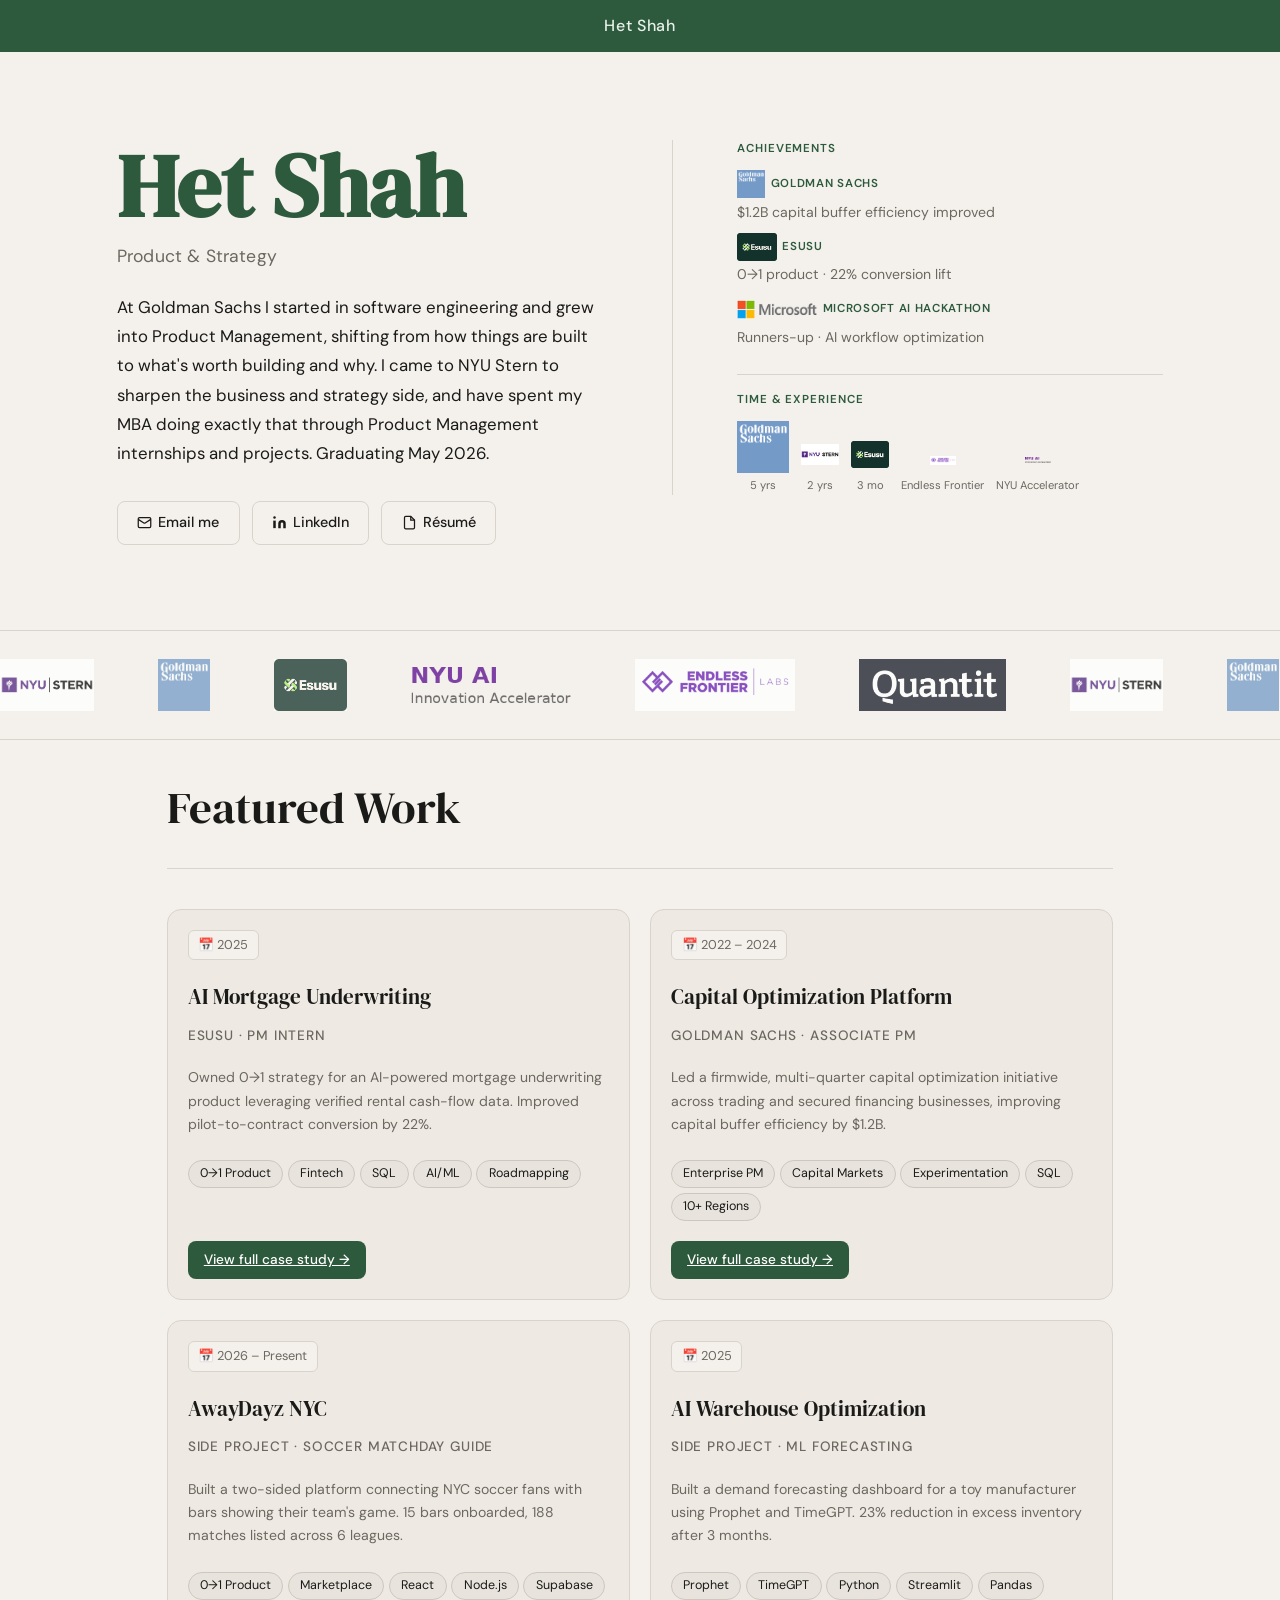
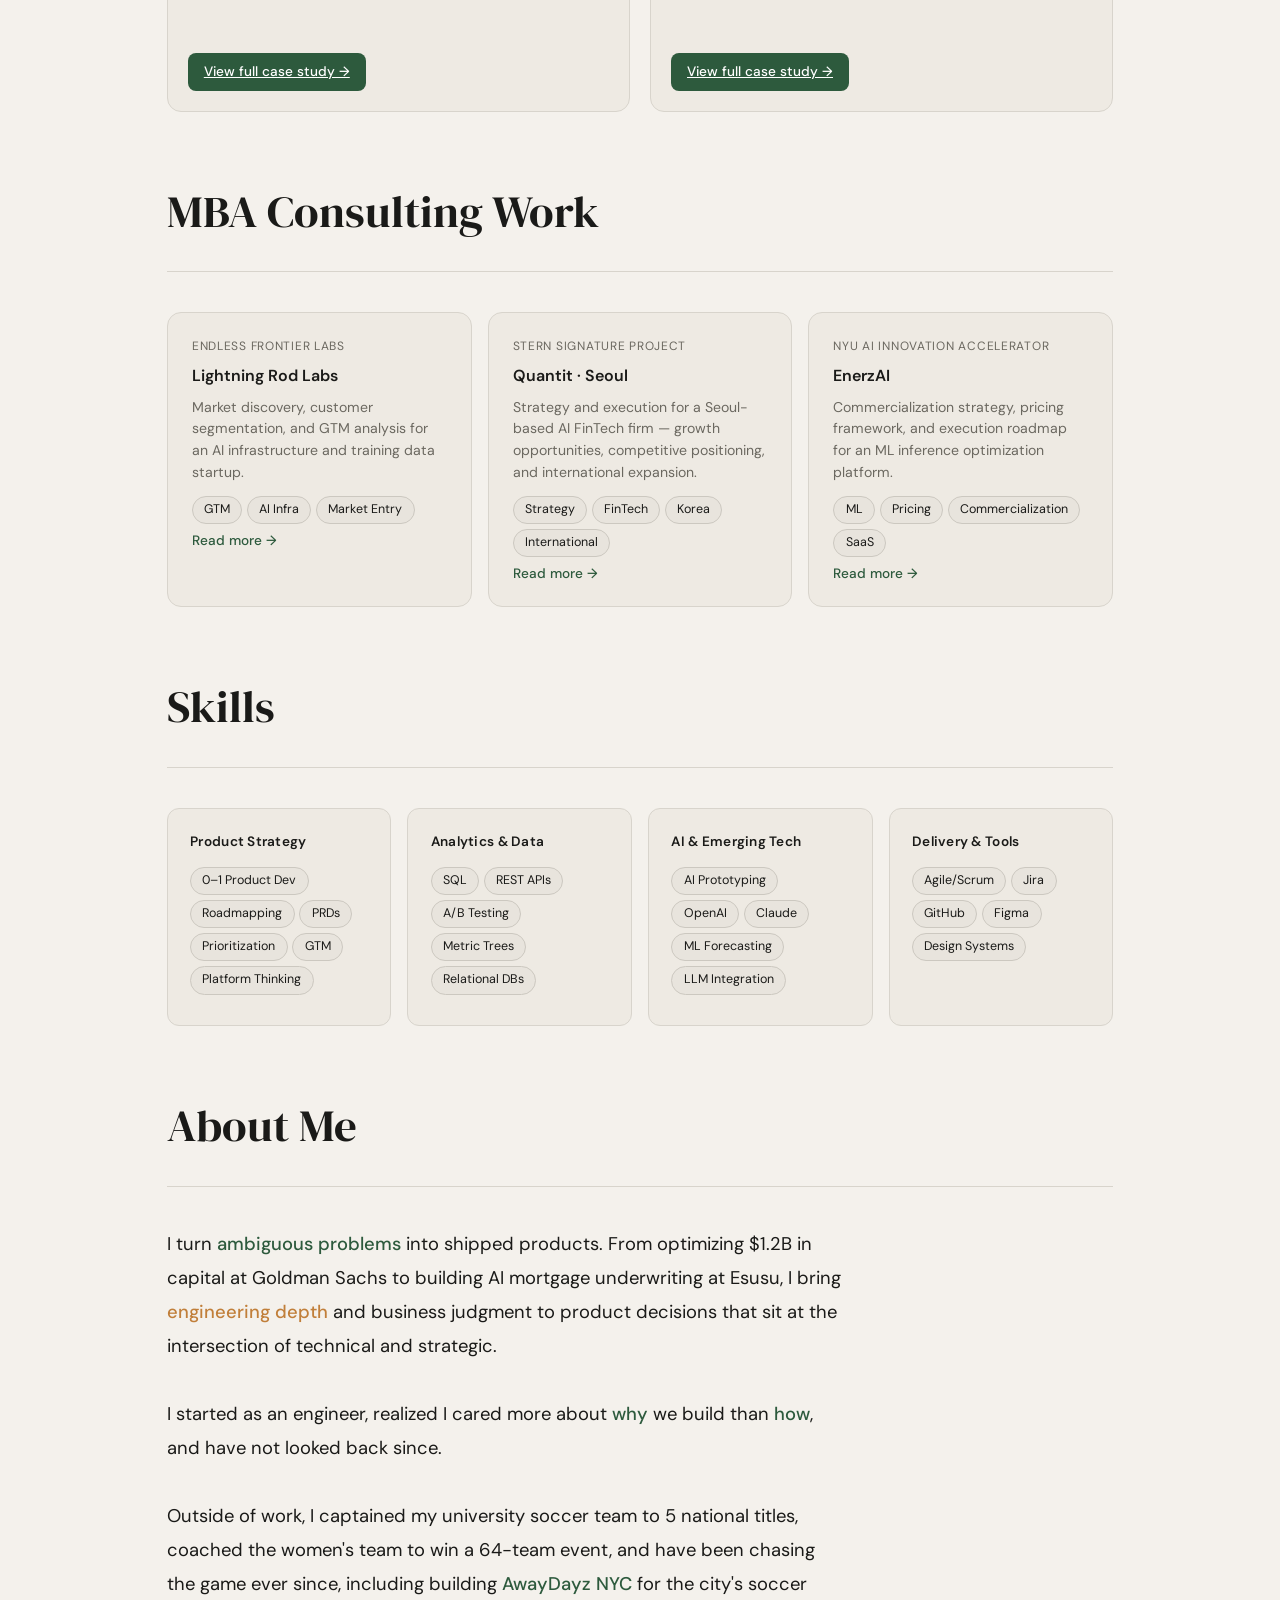
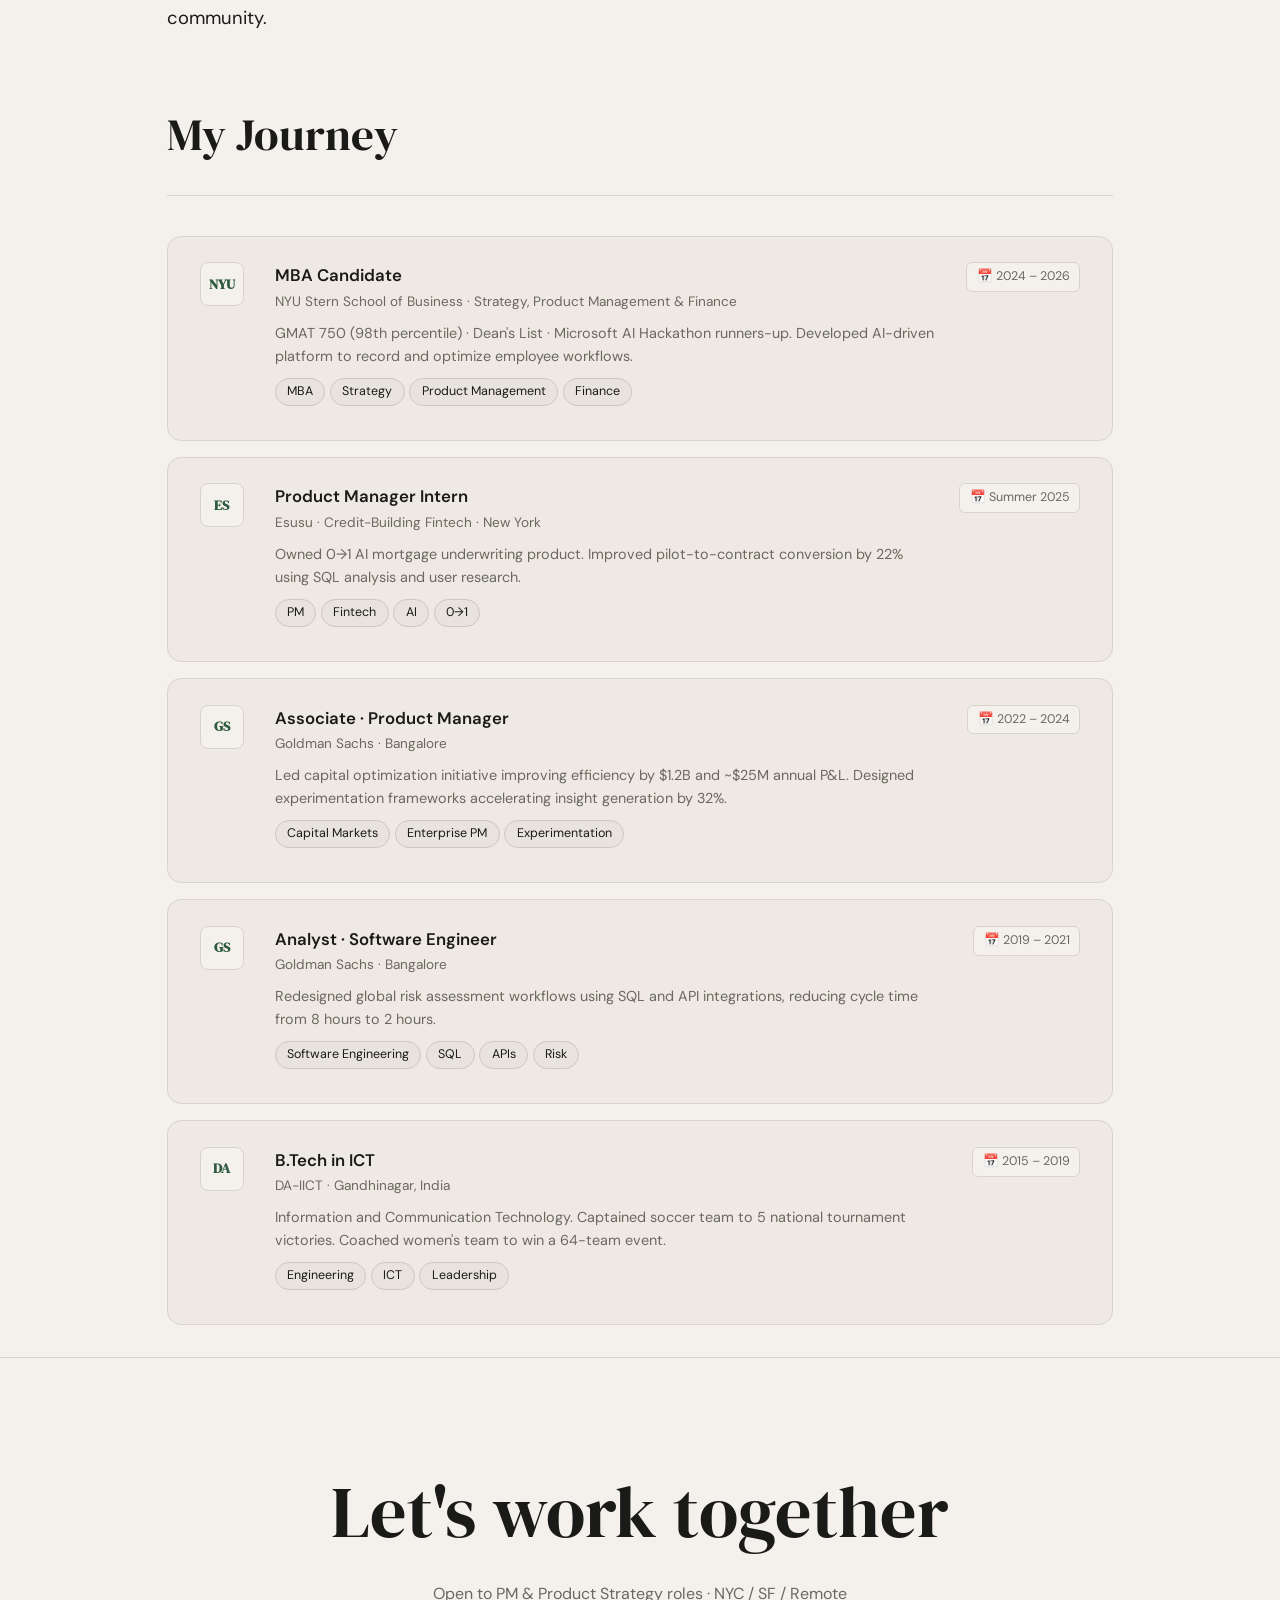
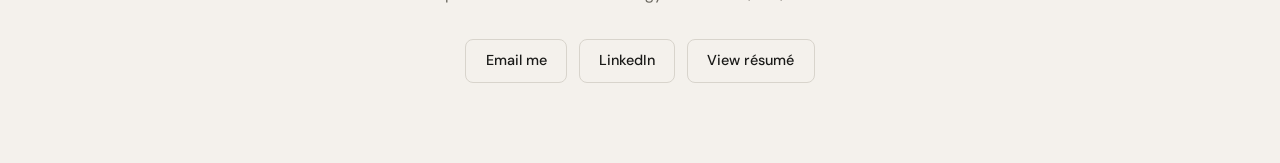
==== index.html @ f6cb925b "enlarge heatmap logos, fix proj labels" ====
<!DOCTYPE html>
<html lang="en">
<head>
  <meta charset="UTF-8" />
  <meta name="viewport" content="width=device-width, initial-scale=1.0" />
  <title>Het Shah — Product & Strategy</title>
  <link rel="preconnect" href="https://fonts.googleapis.com" />
  <link rel="preconnect" href="https://fonts.gstatic.com" crossorigin />
  <link href="https://fonts.googleapis.com/css2?family=DM+Serif+Display:ital@0;1&family=DM+Sans:wght@300;400;500;600&display=swap" rel="stylesheet" />
  <link rel="stylesheet" href="css/style.css" />
</head>
<body>

  <!-- NAV -->
  <nav>
    <span class="nav-name">Het Shah</span>
  </nav>

  <!-- HERO -->
  <div class="hero">
    <div class="hero-left fade-in">
      <h1 class="hero-name">Het Shah</h1>
      <p class="hero-tagline">Product &amp; Strategy</p>
      <p class="hero-bio">
        At Goldman Sachs I started in software engineering and grew into Product Management, shifting from how things are built to what's worth building and why. I came to NYU Stern to sharpen the business and strategy side, and have spent my MBA doing exactly that through Product Management internships and projects. Graduating May 2026.
      </p>
      <div class="cta-row">
        <a href="mailto:het.shah@stern.nyu.edu" class="btn">
          <svg viewBox="0 0 24 24" fill="none" stroke="currentColor" stroke-width="2"><rect x="2" y="4" width="20" height="16" rx="2"/><path d="m22 7-8.97 5.7a1.94 1.94 0 0 1-2.06 0L2 7"/></svg>
          Email me
        </a>
        <a href="https://www.linkedin.com/in/het-shah-0205/" target="_blank" class="btn">
          <svg viewBox="0 0 24 24" fill="currentColor"><path d="M16 8a6 6 0 0 1 6 6v7h-4v-7a2 2 0 0 0-2-2 2 2 0 0 0-2 2v7h-4v-7a6 6 0 0 1 6-6z"/><rect x="2" y="9" width="4" height="12"/><circle cx="4" cy="4" r="2"/></svg>
          LinkedIn
        </a>
        <a href="assets/Shah_Het_Resume.pdf" target="_blank" class="btn">
          <svg viewBox="0 0 24 24" fill="none" stroke="currentColor" stroke-width="2"><path d="M14 2H6a2 2 0 0 0-2 2v16a2 2 0 0 0 2 2h12a2 2 0 0 0 2-2V8z"/><polyline points="14,2 14,8 20,8"/></svg>
          Résumé
        </a>
      </div>
    </div>
    <div class="hero-right fade-in">
      <div class="hero-stats">
        <div style="font-size:0.72rem; font-weight:600; text-transform:uppercase; letter-spacing:0.08em; color:var(--accent); margin-bottom:0.75rem;">Achievements</div>
        <div class="hero-achievement">
          <div class="hero-achievement-company"><img src="assets/logos/goldman.png" class="stat-logo" alt="Goldman Sachs"> Goldman Sachs</div>
          <div class="hero-achievement-title">$1.2B capital buffer efficiency improved</div>
        </div>
        <div class="hero-achievement">
          <div class="hero-achievement-company"><img src="assets/logos/esusu.png" class="stat-logo" alt="Esusu"> Esusu</div>
          <div class="hero-achievement-title">0→1 product · 22% conversion lift</div>
        </div>
        <div class="hero-achievement">
          <div class="hero-achievement-company"><img src="assets/logos/microsoft.png" class="stat-logo" alt="Microsoft"> Microsoft AI Hackathon</div>
          <div class="hero-achievement-title">Runners-up · AI workflow optimization</div>
        </div>
        <div class="hero-stat-divider" style="margin: 1rem 0;"></div>
        <div style="font-size:0.72rem; font-weight:600; text-transform:uppercase; letter-spacing:0.08em; color:var(--accent); margin-bottom:0.75rem;">Time & Experience</div>
        <div class="hero-heatmap">
          <div class="heatmap-item">
            <img src="assets/logos/goldman.png" class="heatmap-logo heatmap-lg" alt="Goldman Sachs">
            <div class="heatmap-label">5 yrs</div>
          </div>
          <div class="heatmap-item">
            <img src="assets/logos/nyu.png" class="heatmap-logo heatmap-md" alt="NYU">
            <div class="heatmap-label">2 yrs</div>
          </div>
          <div class="heatmap-item">
            <img src="assets/logos/esusu.png" class="heatmap-logo heatmap-md" alt="Esusu">
            <div class="heatmap-label">3 mo</div>
          </div>
          <div class="heatmap-item">
            <img src="assets/logos/endless.png" class="heatmap-logo heatmap-sm" alt="Endless Frontier">
            <div class="heatmap-label">Endless Frontier</div>
          </div>
          <div class="heatmap-item">
            <img src="assets/logos/nyu_accel.png" class="heatmap-logo heatmap-sm" alt="NYU Accel">
            <div class="heatmap-label">NYU Accelerator</div>
          </div>
        </div>
      </div>
    </div>
    
  </div>

  <!-- TICKER -->
  <div class="ticker-wrap">
    <div class="ticker-track">
      <div class="ticker-item"><img class="ticker-logo" src="assets/logos/nyu.png" alt="NYU Stern"></div>
      <div class="ticker-item"><img class="ticker-logo" src="assets/logos/goldman.png" alt="Goldman Sachs"></div>
      <div class="ticker-item"><img class="ticker-logo" src="assets/logos/esusu.png" alt="Esusu"></div>
      <div class="ticker-item"><img class="ticker-logo" src="assets/logos/nyu_accel.png" alt="NYU AI Innovation Accelerator"></div>
      <div class="ticker-item"><img class="ticker-logo" src="assets/logos/endless.png" alt="Endless Frontier Labs"></div>
      <div class="ticker-item"><img class="ticker-logo" src="assets/logos/quantit.png" alt="Quantit"></div>
      <!-- duplicate for seamless loop -->
      <div class="ticker-item"><img class="ticker-logo" src="assets/logos/nyu.png" alt="NYU Stern"></div>
      <div class="ticker-item"><img class="ticker-logo" src="assets/logos/goldman.png" alt="Goldman Sachs"></div>
      <div class="ticker-item"><img class="ticker-logo" src="assets/logos/esusu.png" alt="Esusu"></div>
      <div class="ticker-item"><img class="ticker-logo" src="assets/logos/nyu_accel.png" alt="NYU AI Innovation Accelerator"></div>
      <div class="ticker-item"><img class="ticker-logo" src="assets/logos/endless.png" alt="Endless Frontier Labs"></div>
      <div class="ticker-item"><img class="ticker-logo" src="assets/logos/quantit.png" alt="Quantit"></div>
    </div>
  </div>

  <!-- FEATURED WORK -->
  <section id="work">
    <h2 class="section-label fade-in">Featured Work</h2>
    <div class="section-divider"></div>
    <div class="work-grid" id="work-grid">
      <!-- Cards injected by js/work.js -->
    </div>
  </section>

  <!-- MBA CONSULTING -->
  <section id="consulting">
    <h2 class="section-label fade-in">MBA Consulting Work</h2>
    <div class="section-divider"></div>
    <div class="consulting-grid" id="consulting-grid">
      <!-- Cards injected by js/consulting.js -->
    </div>
  </section>

  <!-- SKILLS -->
  <section id="skills">
    <h2 class="section-label fade-in">Skills</h2>
    <div class="section-divider"></div>
    <div class="skills-grid" id="skills-grid">
      <!-- Cards injected by js/skills.js -->
    </div>
  </section>

  <!-- ABOUT -->
  <section id="about">
    <h2 class="section-label fade-in">About Me</h2>
    <div class="section-divider"></div>
    <p class="about-text fade-in">
      I turn <em>ambiguous problems</em> into shipped products. From optimizing $1.2B in capital at Goldman Sachs to building AI mortgage underwriting at Esusu, I bring <span class="warm">engineering depth</span> and business judgment to product decisions that sit at the intersection of technical and strategic.
      <br/><br/>
      I started as an engineer, realized I cared more about <em>why</em> we build than <em>how</em>, and have not looked back since.
      <br/><br/>
      Outside of work, I captained my university soccer team to 5 national titles, coached the women's team to win a 64-team event, and have been chasing the game ever since, including building <em>AwayDayz NYC</em> for the city's soccer community.
    </p>
  </section>

  <!-- JOURNEY -->
  <section id="journey">
    <h2 class="section-label fade-in">My Journey</h2>
    <div class="section-divider"></div>
    <div class="journey-grid" id="journey-grid">
      <!-- Cards injected by js/journey.js -->
    </div>
  </section>

  <!-- CTA -->
  <div class="cta-section fade-in">
    <h2 class="cta-headline">Let's work together</h2>
    <p class="cta-sub">Open to PM &amp; Product Strategy roles · NYC / SF / Remote</p>
    <div class="cta-btns">
      <a href="mailto:het.shah@stern.nyu.edu" class="btn">Email me</a>
      <a href="https://www.linkedin.com/in/het-shah-0205/" target="_blank" class="btn">LinkedIn</a>
      <a href="assets/Shah_Het_Resume.pdf" target="_blank" class="btn">View résumé</a>
    </div>
  </div>

  <!-- PROJECT DETAIL MODAL -->
  <div class="modal-overlay" id="modal-overlay" onclick="closeModal()">
    <div class="modal" onclick="event.stopPropagation()">
      <button class="modal-close" onclick="closeModal()">✕</button>
      <div class="modal-content" id="modal-content"></div>
    </div>
  </div>

  <!-- SCRIPTS -->
  <script src="js/data.js"></script>
  <script src="js/render.js"></script>
  <script src="js/main.js"></script>

</body>
</html>
---- css/style.css ----
/* ─────────────────────────────────────────
   CSS VARIABLES — change colors/fonts here
───────────────────────────────────────── */
:root {
  --bg: #f4f1ec;
  --bg-card: #eeeae3;
  --text: #1a1a18;
  --text-muted: #6b6860;
  --accent: #2d5a3d;
  --accent-light: #4a8c61;
  --accent-warm: #c17f3a;
  --border: #d8d4cc;
  --tag-bg: #e8e4dd;
  --tag-border: #ccc8c0;
  --radius: 14px;
  --radius-sm: 8px;
}

/* ─────────────────────────────────────────
   RESET & BASE
───────────────────────────────────────── */
*, *::before, *::after { box-sizing: border-box; margin: 0; padding: 0; }
html { scroll-behavior: smooth; }
body {
  font-family: 'DM Sans', sans-serif;
  background: var(--bg);
  color: var(--text);
  font-size: 16px;
  line-height: 1.6;
  overflow-x: hidden;
}

/* ─────────────────────────────────────────
   NAV
───────────────────────────────────────── */
nav {
  position: fixed;
  top: 0; left: 0; right: 0;
  z-index: 100;
  background: var(--accent);
  display: flex;
  align-items: center;
  justify-content: center;
  height: 52px;
}
.nav-name {
  font-weight: 500;
  font-size: 1rem;
  color: #e8f0ea;
  letter-spacing: 0.04em;
}

/* ─────────────────────────────────────────
   HERO
───────────────────────────────────────── */
.hero {
  min-height: 70vh;
  padding: 140px 6vw 80px;
  display: grid;
  grid-template-columns: 1fr 1fr;
  align-items: start;
  gap: 4rem;
  max-width: 1200px;
  margin: 0 auto;
}
.hero-name {
  font-family: 'DM Serif Display', serif;
  font-size: clamp(3rem, 7vw, 5.5rem);
  color: var(--accent);
  line-height: 1.05;
  margin-bottom: 0.6rem;
}
.hero-tagline {
  font-size: 1.1rem;
  color: var(--text-muted);
  font-weight: 400;
  margin-bottom: 1.4rem;
  letter-spacing: 0.01em;
}
.hero-bio {
  font-size: 1.05rem;
  color: var(--text);
  max-width: 480px;
  line-height: 1.75;
  margin-bottom: 2rem;
}
.hero-bio em { font-style: normal; color: var(--accent); font-weight: 500; }
.hero-bio .warm { color: var(--accent-warm); font-weight: 500; font-style: normal; }

.hero-stats {
  display: flex;
  flex-direction: column;
  gap: 0;
  width: 100%;
  padding-left: 4rem;
  border-left: 1px solid var(--border);
}
.hero-stat {
  padding: 1.75rem 0;
}
.hero-stat-num {
  font-family: 'DM Serif Display', serif;
  font-size: clamp(2.5rem, 5vw, 3.5rem);
  color: var(--accent);
  line-height: 1;
  margin-bottom: 0.4rem;
}
.hero-stat-label {
  font-size: 0.88rem;
  color: var(--text-muted);
  line-height: 1.4;
  max-width: 260px;
}
.hero-stat-divider {
  height: 1px;
  background: var(--border);
  width: 100%;
}
.hero-stat-company {
  font-size: 0.75rem;
  font-weight: 600;
  text-transform: uppercase; 
  letter-spacing: 0.08em;
  color: var(--accent);
  margin-bottom: 0.3rem;
  display: flex;
  align-items: center;
  gap: 0.4rem;
}
.hero-achievement { margin-bottom: 0.6rem; }
.hero-achievement-company { font-size: 0.72rem; font-weight: 600; text-transform: uppercase; letter-spacing: 0.06em; color: var(--accent); display: flex; align-items: center; gap: 0.35rem; margin-bottom: 0.15rem; }
.hero-achievement-title { font-size: 0.88rem; color: var(--text-muted); }
.hero-heatmap { display: flex; align-items: flex-end; gap: 0.75rem; }
.heatmap-item { display: flex; flex-direction: column; align-items: center; gap: 0.25rem; }
.heatmap-logo { object-fit: contain; }
.heatmap-lg { width: 52px; height: 52px; }
.heatmap-md { width: 38px; height: 38px; }
.heatmap-sm { width: 26px; height: 26px; }
.heatmap-label { font-size: 0.7rem; color: var(--text-muted); }
.stat-logo {
  height: 28px;
  width: auto;
  max-width: 80px;
  object-fit: contain;
}

/* ─────────────────────────────────────────
   BUTTONS
───────────────────────────────────────── */
.cta-row { display: flex; gap: 0.75rem; flex-wrap: wrap; }
.btn {
  display: inline-flex;
  align-items: center;
  gap: 0.4rem;
  padding: 0.6rem 1.2rem;
  border-radius: var(--radius-sm);
  font-size: 0.9rem;
  font-weight: 500;
  text-decoration: none;
  border: 1.5px solid var(--border);
  background: var(--bg);
  color: var(--text);
  transition: all 0.2s;
  cursor: pointer;
  font-family: 'DM Sans', sans-serif;
}
.btn:hover { background: var(--accent); color: #fff; border-color: var(--accent); }
.btn svg { width: 15px; height: 15px; flex-shrink: 0; }

/* ─────────────────────────────────────────
   TICKER
───────────────────────────────────────── */
.ticker-wrap {
  overflow: hidden;
  padding: 1.75rem 0;
  border-top: 1px solid var(--border);
  border-bottom: 1px solid var(--border);
}
.ticker-track {
  display: flex;
  align-items: center;
  gap: 4rem;
  animation: ticker 30s linear infinite;
  width: max-content;
}
.ticker-track:hover { animation-play-state: paused; }
.ticker-item {
  display: flex;
  align-items: center;
  flex-shrink: 0;
  opacity: 0.75;
  transition: opacity 0.2s;
}
.ticker-item:hover { opacity: 1; }
.ticker-logo {
  height: 52px;
  width: auto;
  max-width: 160px;
  object-fit: contain;
  display: block;
  filter: none;
} 
.ticker-text {
  font-family: 'DM Serif Display', serif;
  font-size: 1.1rem;
  color: var(--text-muted);
  letter-spacing: 0.02em;
}
@keyframes ticker {
  0% { transform: translateX(0); }
  100% { transform: translateX(-50%); }
}

/* ─────────────────────────────────────────
   SECTIONS
───────────────────────────────────────── */
section {
  max-width: 1100px;
  margin: 0 auto;
  padding: 2rem 6vw;
}
.section-label {
  font-family: 'DM Serif Display', serif;
  font-size: clamp(2rem, 4vw, 2.8rem);
  color: var(--text);
  margin-bottom: 1.5rem;
  font-weight: 400;
}
.section-divider {
  height: 1px;
  background: var(--border);
  margin-bottom: 2.5rem;
}

/* ─────────────────────────────────────────
   TAGS
───────────────────────────────────────── */
.tags { display: flex; flex-wrap: wrap; gap: 0.3rem; margin-bottom: 0.5rem; }
.tag {
  background: var(--tag-bg);
  border: 1px solid var(--tag-border);
  border-radius: 20px;
  padding: 0.2rem 0.7rem;
  font-size: 0.78rem;
  color: var(--text);
}
.year-badge {
  display: inline-flex;
  align-items: center;
  gap: 0.35rem;
  font-size: 0.8rem;
  background: var(--bg);
  border: 1px solid var(--border);
  border-radius: 6px;
  padding: 0.25rem 0.6rem;
  color: var(--text-muted);
  margin-bottom: 0.75rem;
  align-self: flex-start;
}

/* ─────────────────────────────────────────
   WORK CARDS
───────────────────────────────────────── */
.work-grid { display: grid; grid-template-columns: 1fr 1fr; gap: 1.25rem; grid-auto-rows: 1fr; }
.work-card {
  display: flex;
  flex-direction: column;
  background: var(--bg-card);
  border: 1px solid var(--border);
  border-radius: var(--radius);
  padding: 1.25rem;
  transition: box-shadow 0.2s;
  height: 100%;
  min-height: 320px;
}
.work-card-top { flex: 1; display: flex; flex-direction: column; gap: 0.5rem; }
.work-card:hover { box-shadow: 0 4px 24px rgba(0,0,0,0.07); }
.work-card-title {
  font-family: 'DM Serif Display', serif;
  font-size: 1.3rem;
  font-weight: 400;
  margin-bottom: 0.2rem;
}
.work-card-company {
  font-size: 0.85rem;
  color: var(--text-muted);
  margin-bottom: 0.75rem;
  font-weight: 500;
  text-transform: uppercase;
  letter-spacing: 0.06em;
}
.work-card-desc {
  font-size: 0.88rem;
  color: var(--text-muted);
  line-height: 1.65;
  margin-bottom: 1rem;
}
.work-card-right {
  background: var(--bg);
  border: 1px solid var(--border);
  border-radius: 10px;
  display: flex;
  align-items: center;
  justify-content: center;
  min-height: 160px;
  overflow: hidden;
}

/* Impact stats */
.impact-block { display: flex; flex-direction: column; gap: 1rem; padding: 1.5rem; width: 100%; }
.impact-num {
  font-family: 'DM Serif Display', serif;
  font-size: 2rem;
  color: var(--accent);
  line-height: 1;
}
.impact-label { font-size: 0.8rem; color: var(--text-muted); }

/* Project visual placeholder */
.project-visual {
  width: 100%;
  height: 100%;
  display: flex;
  align-items: center;
  justify-content: center;
  font-size: 3.5rem;
  background: linear-gradient(135deg, #e8f0ea 0%, #d4e8da 100%);
  min-height: 180px;
  border-radius: 10px;
}

/* Read more button */
.expand-btn {
  background: none;
  border: none;
  cursor: pointer;
  font-size: 0.85rem;
  color: var(--accent);
  font-weight: 500;
  font-family: 'DM Sans', sans-serif;
  padding: 0;
  display: flex;
  align-items: center;
  gap: 0.3rem;
  margin-top: 0.5rem;
  transition: gap 0.2s;
}
.expand-btn:hover { gap: 0.6rem; }
.expand-content {
  display: none;
  margin-top: 1rem;
  padding-top: 1rem;
  border-top: 1px solid var(--border);
  font-size: 0.92rem;
  color: var(--text-muted);
  line-height: 1.7;
}
.expand-content.open { display: block; }
.expand-content ul { padding-left: 1.2rem; margin-top: 0.5rem; }
.expand-content ul li { margin-bottom: 0.4rem; }

/* View detail button */
.detail-btn {
  display: inline-flex;
  align-items: center;
  gap: 0.4rem;
  margin-top: 0.75rem;
  padding: 0.5rem 1rem;
  border-radius: var(--radius-sm);
  background: var(--accent);
  color: #fff;
  font-size: 0.85rem;
  font-weight: 500;
  cursor: pointer;
  border: none;
  font-family: 'DM Sans', sans-serif;
  transition: background 0.2s;
  align-self: flex-start;
}
.detail-btn:hover { background: var(--accent-light); }

/* ─────────────────────────────────────────
   CONSULTING GRID
───────────────────────────────────────── */
.consulting-grid {
  display: grid;
  grid-template-columns: repeat(auto-fit, minmax(280px, 1fr));
  gap: 1rem;
}
.consulting-card {
  background: var(--bg-card);
  border: 1px solid var(--border);
  border-radius: var(--radius);
  padding: 1.5rem;
  transition: box-shadow 0.2s;
  cursor: pointer;
}
.consulting-card:hover { box-shadow: 0 4px 20px rgba(0,0,0,0.07); }
.consulting-label {
  font-size: 0.75rem;
  text-transform: uppercase;
  letter-spacing: 0.06em;
  color: var(--text-muted);
  margin-bottom: 0.4rem;
}
.consulting-title { font-weight: 600; font-size: 1rem; margin-bottom: 0.5rem; }
.consulting-desc { font-size: 0.88rem; color: var(--text-muted); line-height: 1.55; margin-bottom: 0.75rem; }

/* ─────────────────────────────────────────
   SKILLS
───────────────────────────────────────── */
.skills-grid {
  display: grid;
  grid-template-columns: repeat(auto-fit, minmax(220px, 1fr));
  gap: 1rem;
}
.skill-card {
  background: var(--bg-card);
  border: 1px solid var(--border);
  border-radius: 12px;
  padding: 1.4rem;
}
.skill-card-title {
  font-size: 0.85rem;
  font-weight: 600;
  color: var(--text);
  margin-bottom: 0.85rem;
  letter-spacing: 0.02em;
}

/* ─────────────────────────────────────────
   ABOUT
───────────────────────────────────────── */
.about-text {
  font-size: 1.15rem;
  line-height: 1.85;
  max-width: 680px;
  color: var(--text);
}
.about-text em { font-style: normal; color: var(--accent); font-weight: 500; }
.about-text .warm { font-style: normal; color: var(--accent-warm); font-weight: 500; }

/* ─────────────────────────────────────────
   JOURNEY
───────────────────────────────────────── */
.journey-grid { display: flex; flex-direction: column; gap: 1rem; }
.journey-card {
  background: var(--bg-card);
  border: 1px solid var(--border);
  border-radius: var(--radius);
  padding: 1.6rem 2rem;
  display: grid;
  grid-template-columns: 56px 1fr auto;
  gap: 1.2rem;
  align-items: start;
  cursor: pointer;
  transition: box-shadow 0.2s;
}
.journey-card:hover { box-shadow: 0 4px 20px rgba(0,0,0,0.07); }
.journey-logo {
  width: 44px;
  height: 44px;
  border-radius: 8px;
  background: var(--bg);
  border: 1px solid var(--border);
  display: flex;
  align-items: center;
  justify-content: center;
  font-size: 1rem;
  font-weight: 700;
  color: var(--accent);
  font-family: 'DM Serif Display', serif;
  flex-shrink: 0;
}
.journey-role { font-size: 1.05rem; font-weight: 600; margin-bottom: 0.1rem; }
.journey-org { font-size: 0.85rem; color: var(--text-muted); margin-bottom: 0.6rem; }
.journey-desc { font-size: 0.9rem; color: var(--text-muted); line-height: 1.6; margin-bottom: 0.6rem; }
.journey-year {
  display: inline-flex;
  align-items: center;
  gap: 0.35rem;
  font-size: 0.78rem;
  background: var(--bg);
  border: 1px solid var(--border);
  border-radius: 6px;
  padding: 0.25rem 0.6rem;
  color: var(--text-muted);
  white-space: nowrap;
  flex-shrink: 0;
  height: fit-content;
}

/* ─────────────────────────────────────────
   MODAL
───────────────────────────────────────── */
.modal-overlay {
  display: none;
  position: fixed;
  inset: 0;
  background: rgba(0,0,0,0.45);
  z-index: 200;
  align-items: center;
  justify-content: center;
  padding: 2rem;
}
.modal-overlay.open { display: flex; }
.modal {
  background: var(--bg);
  border-radius: 20px;
  max-width: 680px;
  width: 100%;
  max-height: 85vh;
  overflow-y: auto;
  padding: 2.5rem;
  position: relative;
  border: 1px solid var(--border);
}
.modal-close {
  position: absolute;
  top: 1.25rem; right: 1.25rem;
  background: var(--bg-card);
  border: 1px solid var(--border);
  border-radius: 50%;
  width: 32px; height: 32px;
  cursor: pointer;
  font-size: 0.85rem;
  display: flex; align-items: center; justify-content: center;
  color: var(--text-muted);
  transition: background 0.2s;
}
.modal-close:hover { background: var(--border); }
.modal-title {
  font-family: 'DM Serif Display', serif;
  font-size: 2rem;
  font-weight: 400;
  margin-bottom: 0.3rem;
  color: var(--text);
}
.modal-company {
  font-size: 0.85rem;
  color: var(--text-muted);
  text-transform: uppercase;
  letter-spacing: 0.06em;
  margin-bottom: 1.25rem;
}
.modal-section-title {
  font-size: 0.8rem;
  font-weight: 600;
  text-transform: uppercase;
  letter-spacing: 0.08em;
  color: var(--accent);
  margin: 1.5rem 0 0.5rem;
}
.modal-body {
  font-size: 0.95rem;
  color: var(--text-muted);
  line-height: 1.75;
}
.modal-body ul { padding-left: 1.2rem; }
.modal-body ul li { margin-bottom: 0.5rem; }
.modal-stats {
  display: grid;
  grid-template-columns: repeat(3, 1fr);
  gap: 1rem;
  margin: 1.25rem 0;
}
.modal-stat {
  background: var(--bg-card);
  border: 1px solid var(--border);
  border-radius: 10px;
  padding: 1rem;
}
.modal-stat-num {
  font-family: 'DM Serif Display', serif;
  font-size: 1.6rem;
  color: var(--accent);
  line-height: 1;
}
.modal-stat-label { font-size: 0.78rem; color: var(--text-muted); margin-top: 0.2rem; }

/* ─────────────────────────────────────────
   CTA / FOOTER
───────────────────────────────────────── */
.cta-section {
  text-align: center;
  padding: 6rem 2rem 5rem;
  border-top: 1px solid var(--border);
}
.cta-quote { font-style: italic; font-size: 0.9rem; color: var(--text-muted); margin-bottom: 4rem; }
.cta-headline {
  font-family: 'DM Serif Display', serif;
  font-size: clamp(2.5rem, 6vw, 4.5rem);
  font-weight: 400;
  margin-bottom: 0.75rem;
  color: var(--text);
}
.cta-sub { font-size: 1rem; color: var(--text-muted); margin-bottom: 2rem; }
.cta-btns { display: flex; gap: 0.75rem; justify-content: center; flex-wrap: wrap; }

/* ─────────────────────────────────────────
   ANIMATIONS
───────────────────────────────────────── */
.fade-in {
  opacity: 0;
  transform: translateY(20px);
  transition: opacity 0.6s ease, transform 0.6s ease;
}
.fade-in.visible { opacity: 1; transform: translateY(0); }

/* ─────────────────────────────────────────
   RESPONSIVE
───────────────────────────────────────── */
@media (max-width: 768px) {
  .hero { grid-template-columns: 1fr; gap: 2rem; padding: 100px 5vw 60px; }
  .work-card { grid-template-columns: 1fr; }
  .journey-card { grid-template-columns: 44px 1fr; }
  .journey-year { grid-column: 2; }
  .modal-stats { grid-template-columns: 1fr 1fr; }
}

/* ─────────────────────────────────────────
   LOGO STYLES
───────────────────────────────────────── */



/* Journey logo */
.journey-logo-wrap {
  width: 44px;
  height: 44px;
  border-radius: 8px;
  background: var(--bg);
  border: 1px solid var(--border);
  display: flex;
  align-items: center;
  justify-content: center;
  overflow: hidden;
  flex-shrink: 0;
  padding: 4px;
}
.journey-logo-img {
  width: 36px;
  height: 36px;
  object-fit: contain;
}
.logo-fallback {
  font-size: 0.85rem;
  font-weight: 700;
  color: var(--accent);
  font-family: 'DM Serif Display', serif;
  display: flex;
  align-items: center;
  justify-content: center;
  width: 100%;
  height: 100%;
}
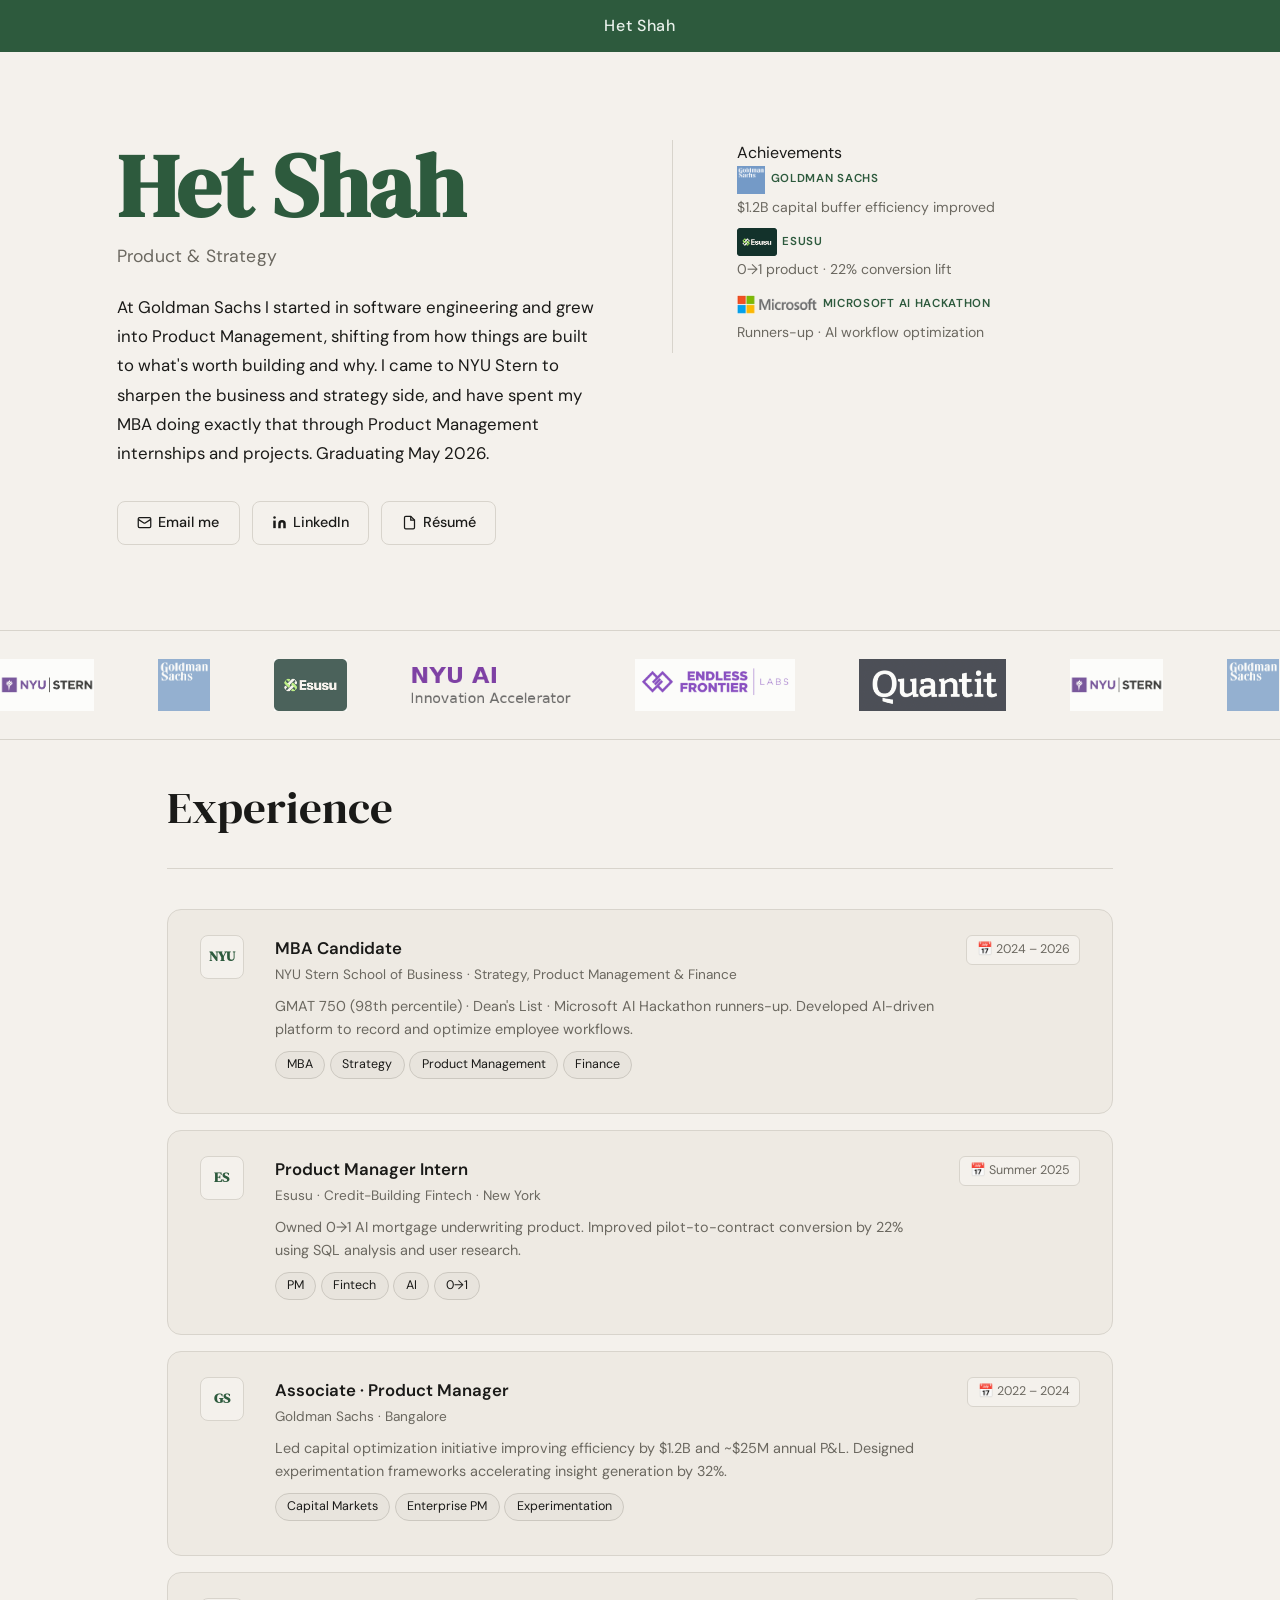
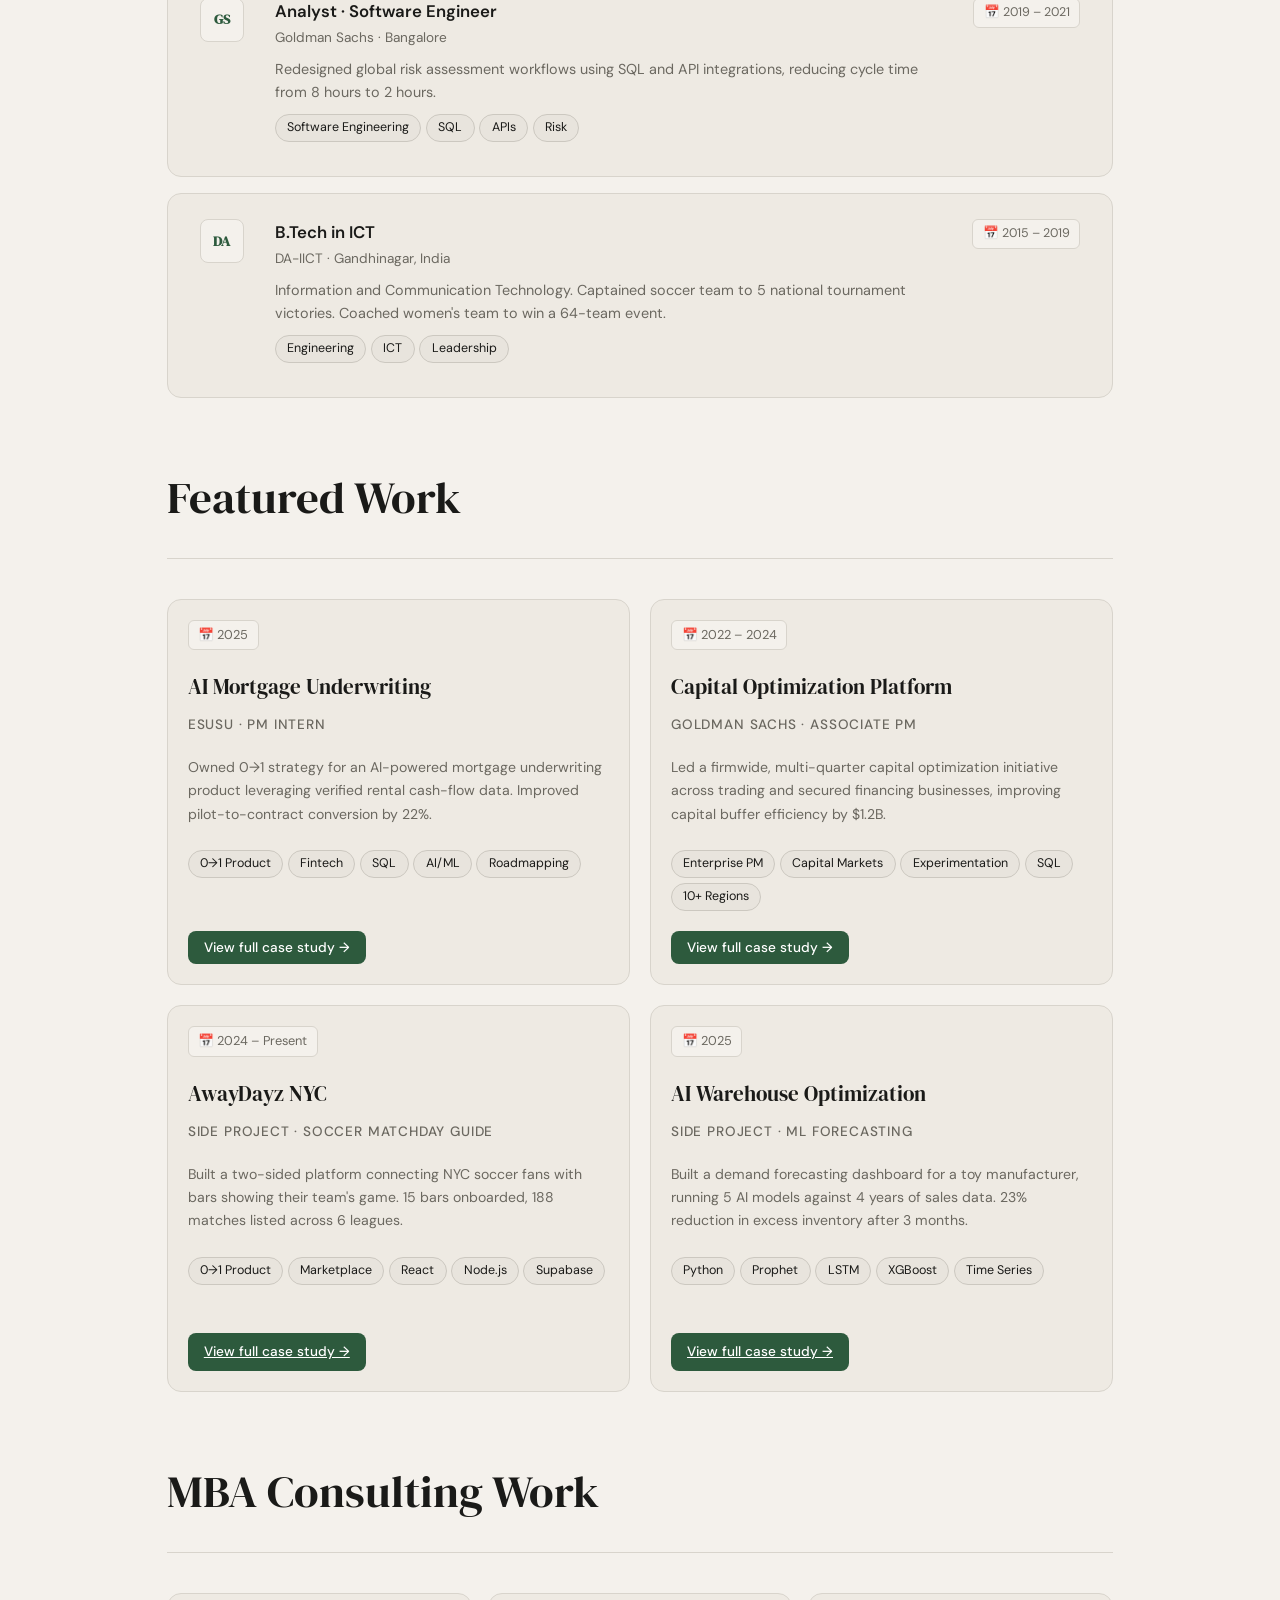
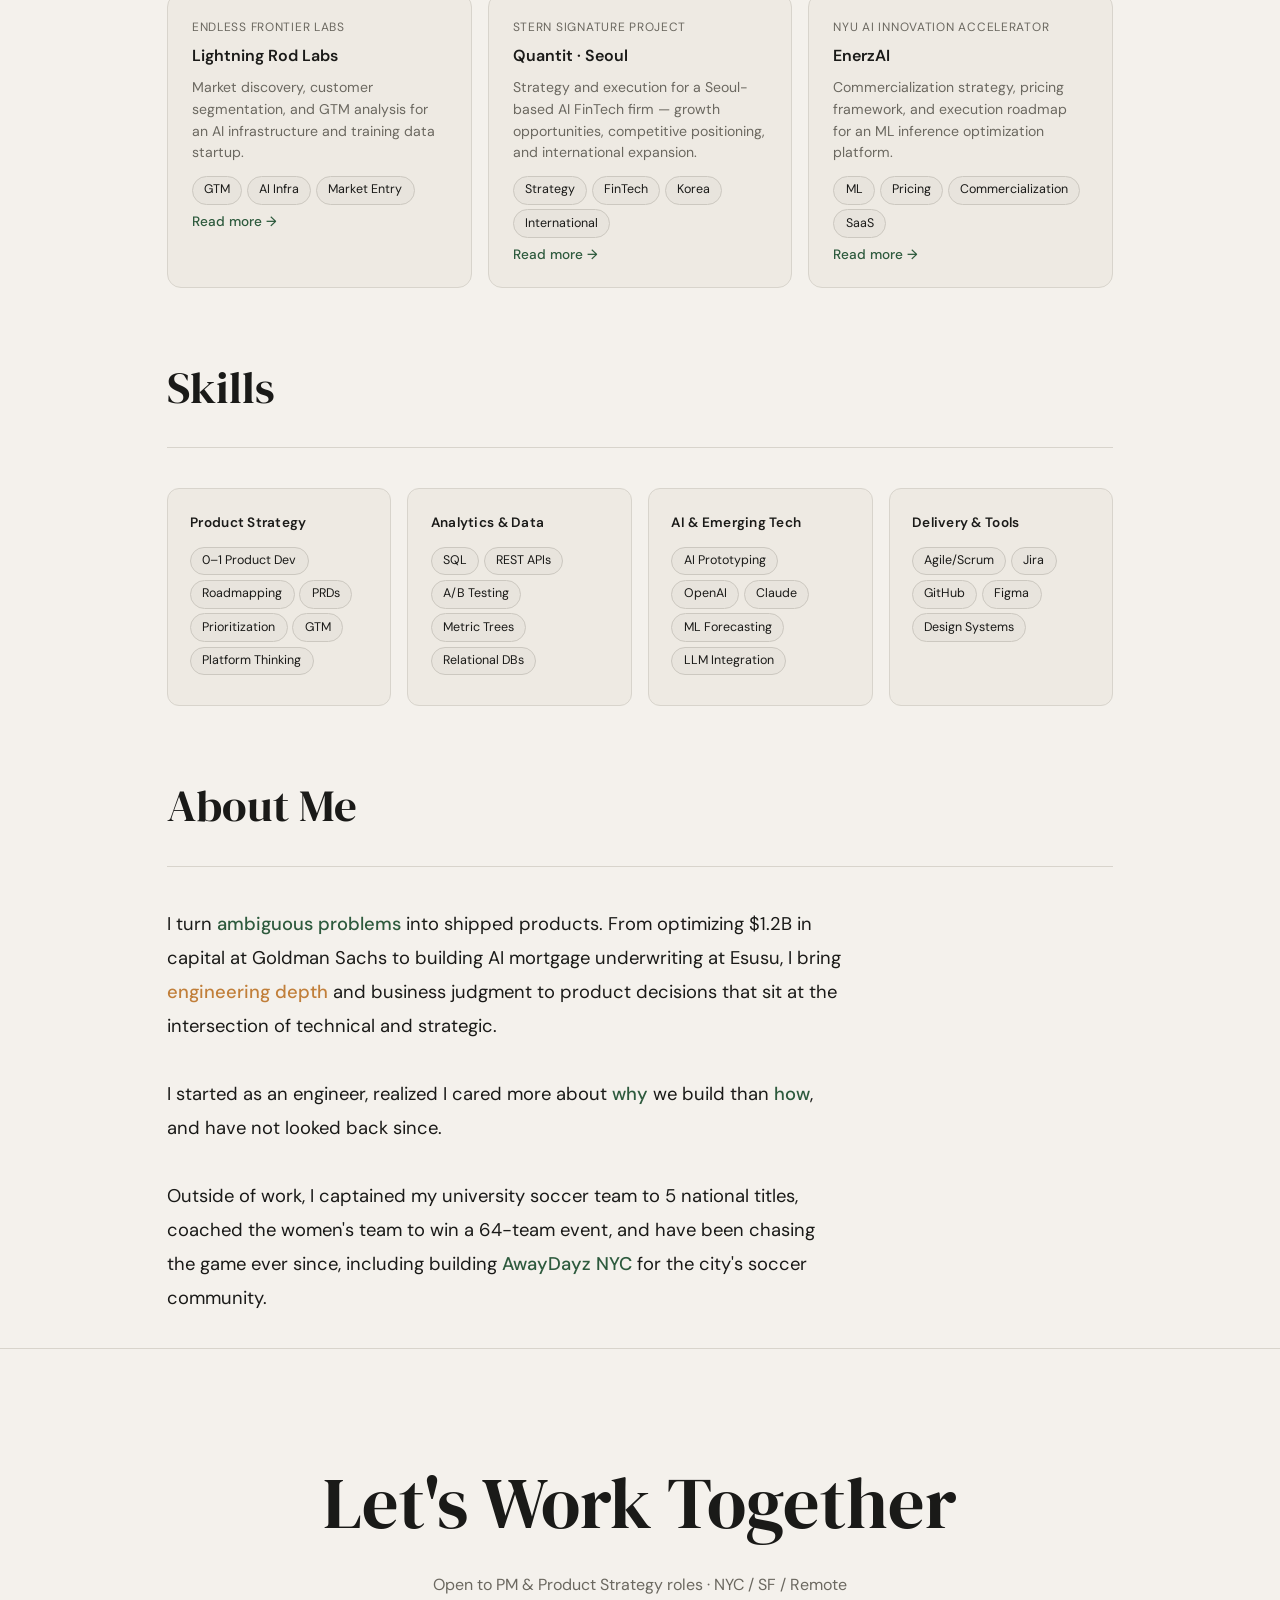
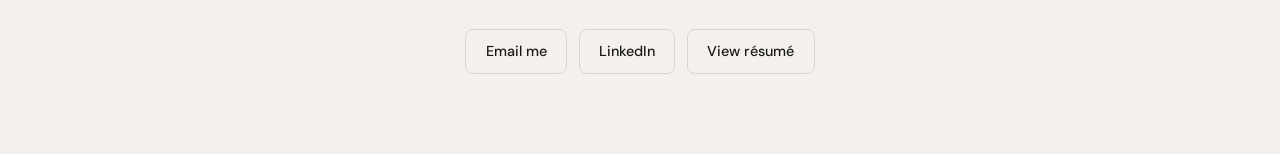
==== commit 7812c985: "achievements hero, experience moved up, case study links in journey" ====
--- a/index.html
+++ b/index.html
@@ -41,46 +41,27 @@
     </div>
     <div class="hero-right fade-in">
       <div class="hero-stats">
-        <div style="font-size:0.72rem; font-weight:600; text-transform:uppercase; letter-spacing:0.08em; color:var(--accent); margin-bottom:0.75rem;">Achievements</div>
+        <div class="hero-section-label">Achievements</div>
         <div class="hero-achievement">
-          <div class="hero-achievement-company"><img src="assets/logos/goldman.png" class="stat-logo" alt="Goldman Sachs"> Goldman Sachs</div>
+          <div class="hero-achievement-company">
+            <img src="assets/logos/goldman.png" class="stat-logo" alt="Goldman Sachs"> Goldman Sachs
+          </div>
           <div class="hero-achievement-title">$1.2B capital buffer efficiency improved</div>
         </div>
         <div class="hero-achievement">
-          <div class="hero-achievement-company"><img src="assets/logos/esusu.png" class="stat-logo" alt="Esusu"> Esusu</div>
+          <div class="hero-achievement-company">
+            <img src="assets/logos/esusu.png" class="stat-logo" alt="Esusu"> Esusu
+          </div>
           <div class="hero-achievement-title">0→1 product · 22% conversion lift</div>
         </div>
         <div class="hero-achievement">
-          <div class="hero-achievement-company"><img src="assets/logos/microsoft.png" class="stat-logo" alt="Microsoft"> Microsoft AI Hackathon</div>
+          <div class="hero-achievement-company">
+            <img src="assets/logos/microsoft.png" class="stat-logo" alt="Microsoft"> Microsoft AI Hackathon
+          </div>
           <div class="hero-achievement-title">Runners-up · AI workflow optimization</div>
-        </div>
-        <div class="hero-stat-divider" style="margin: 1rem 0;"></div>
-        <div style="font-size:0.72rem; font-weight:600; text-transform:uppercase; letter-spacing:0.08em; color:var(--accent); margin-bottom:0.75rem;">Time & Experience</div>
-        <div class="hero-heatmap">
-          <div class="heatmap-item">
-            <img src="assets/logos/goldman.png" class="heatmap-logo heatmap-lg" alt="Goldman Sachs">
-            <div class="heatmap-label">5 yrs</div>
-          </div>
-          <div class="heatmap-item">
-            <img src="assets/logos/nyu.png" class="heatmap-logo heatmap-md" alt="NYU">
-            <div class="heatmap-label">2 yrs</div>
-          </div>
-          <div class="heatmap-item">
-            <img src="assets/logos/esusu.png" class="heatmap-logo heatmap-md" alt="Esusu">
-            <div class="heatmap-label">3 mo</div>
-          </div>
-          <div class="heatmap-item">
-            <img src="assets/logos/endless.png" class="heatmap-logo heatmap-sm" alt="Endless Frontier">
-            <div class="heatmap-label">Endless Frontier</div>
-          </div>
-          <div class="heatmap-item">
-            <img src="assets/logos/nyu_accel.png" class="heatmap-logo heatmap-sm" alt="NYU Accel">
-            <div class="heatmap-label">NYU Accelerator</div>
-          </div>
         </div>
       </div>
     </div>
-    
   </div>
 
   <!-- TICKER -->
@@ -102,12 +83,21 @@
     </div>
   </div>
 
+  <!-- JOURNEY -->
+  <section id="journey">
+    <h2 class="section-label fade-in">Experience</h2>
+    <div class="section-divider"></div>
+    <div class="journey-grid" id="journey-grid">
+      <!-- Cards injected by js/render.js -->
+    </div>
+  </section>
+
   <!-- FEATURED WORK -->
   <section id="work">
     <h2 class="section-label fade-in">Featured Work</h2>
     <div class="section-divider"></div>
     <div class="work-grid" id="work-grid">
-      <!-- Cards injected by js/work.js -->
+      <!-- Cards injected by js/render.js -->
     </div>
   </section>
 
@@ -116,7 +106,7 @@
     <h2 class="section-label fade-in">MBA Consulting Work</h2>
     <div class="section-divider"></div>
     <div class="consulting-grid" id="consulting-grid">
-      <!-- Cards injected by js/consulting.js -->
+      <!-- Cards injected by js/render.js -->
     </div>
   </section>
 
@@ -125,7 +115,7 @@
     <h2 class="section-label fade-in">Skills</h2>
     <div class="section-divider"></div>
     <div class="skills-grid" id="skills-grid">
-      <!-- Cards injected by js/skills.js -->
+      <!-- Cards injected by js/render.js -->
     </div>
   </section>
 
@@ -142,18 +132,9 @@
     </p>
   </section>
 
-  <!-- JOURNEY -->
-  <section id="journey">
-    <h2 class="section-label fade-in">My Journey</h2>
-    <div class="section-divider"></div>
-    <div class="journey-grid" id="journey-grid">
-      <!-- Cards injected by js/journey.js -->
-    </div>
-  </section>
-
   <!-- CTA -->
   <div class="cta-section fade-in">
-    <h2 class="cta-headline">Let's work together</h2>
+    <h2 class="cta-headline">Let's Work Together</h2>
     <p class="cta-sub">Open to PM &amp; Product Strategy roles · NYC / SF / Remote</p>
     <div class="cta-btns">
       <a href="mailto:het.shah@stern.nyu.edu" class="btn">Email me</a>
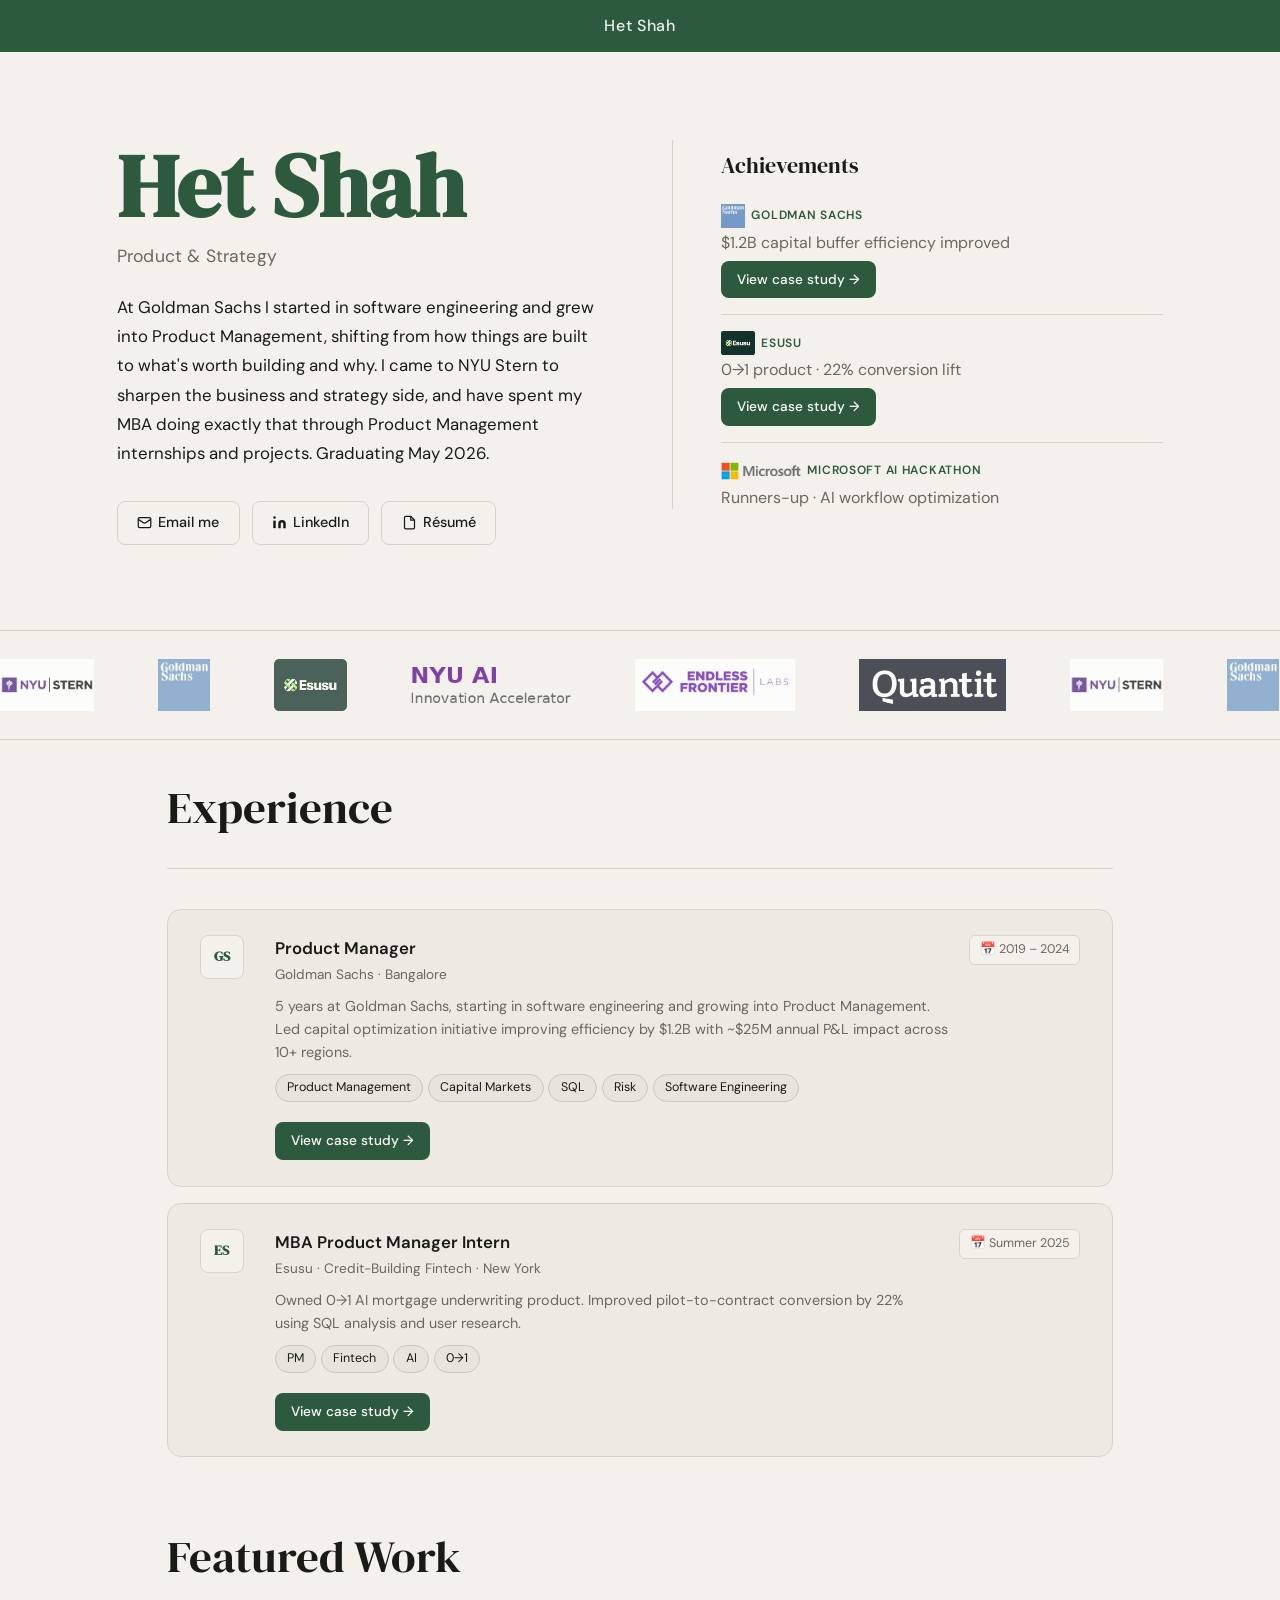
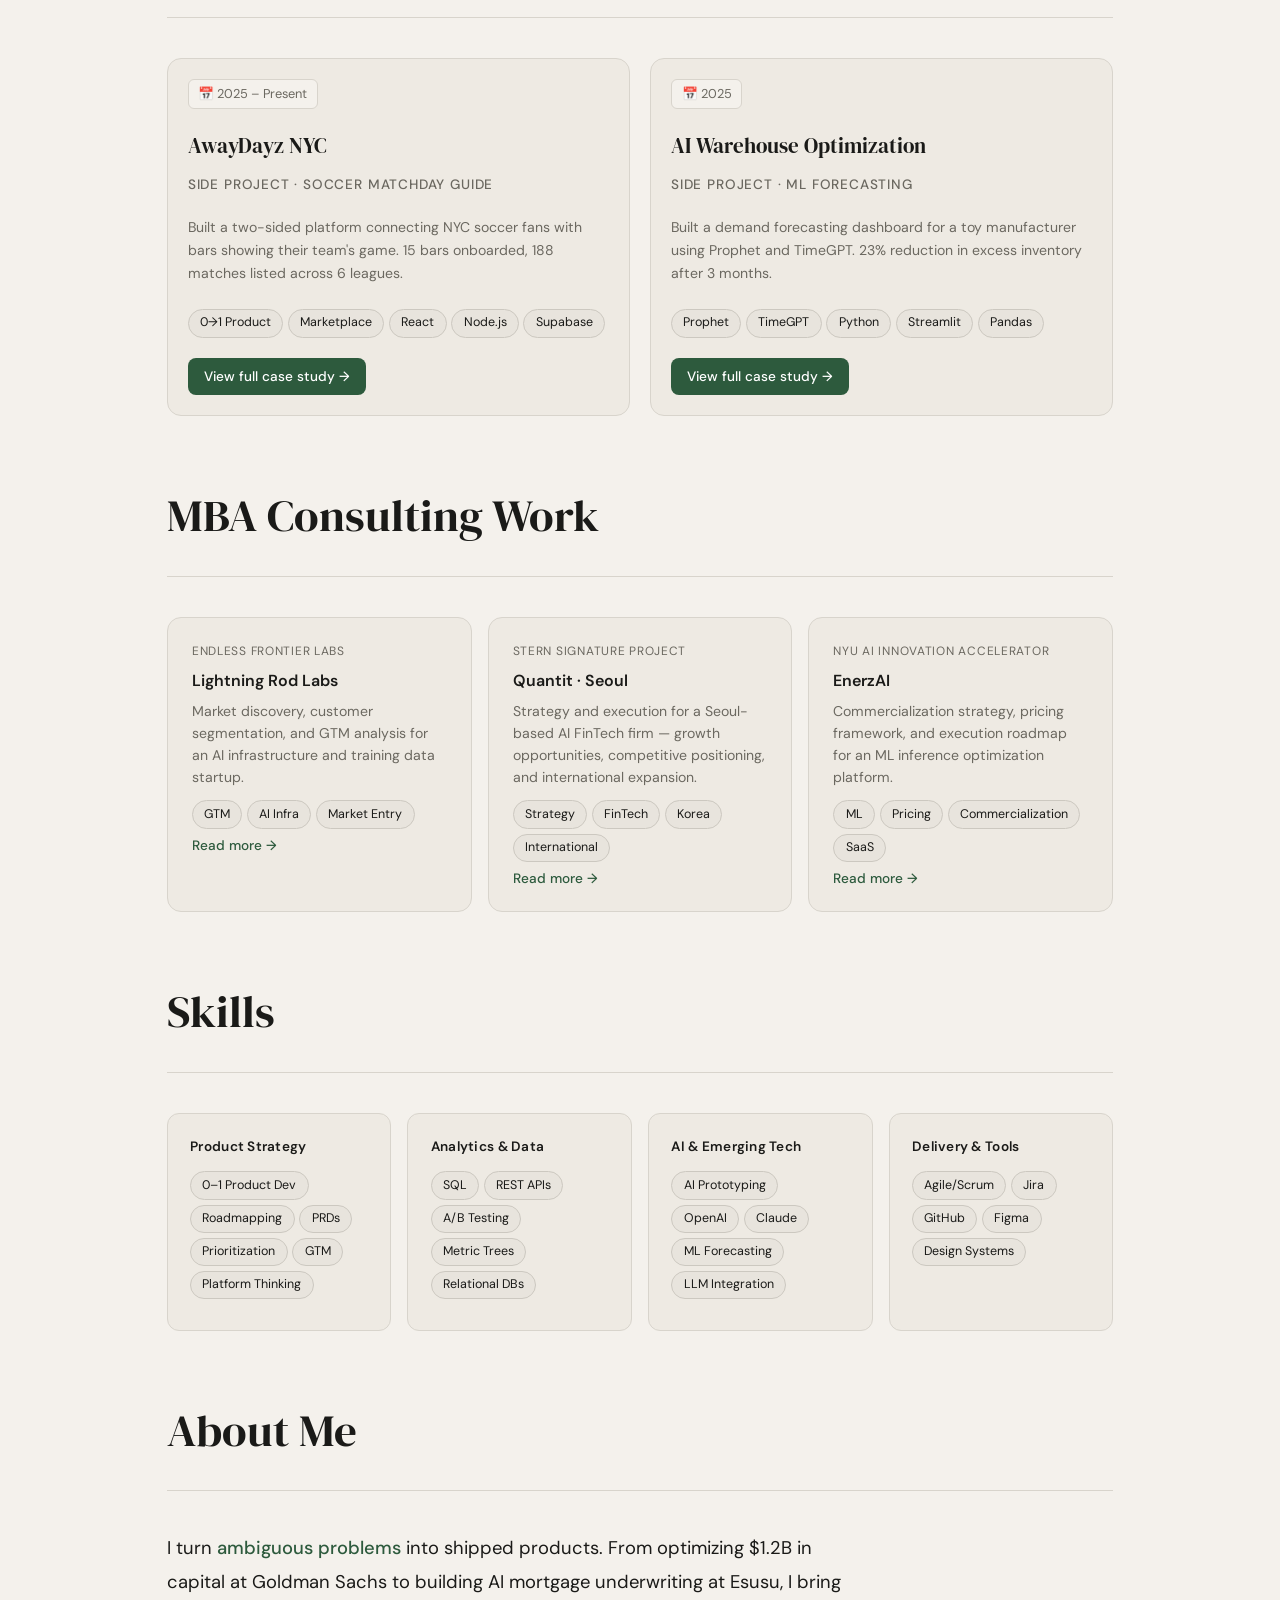
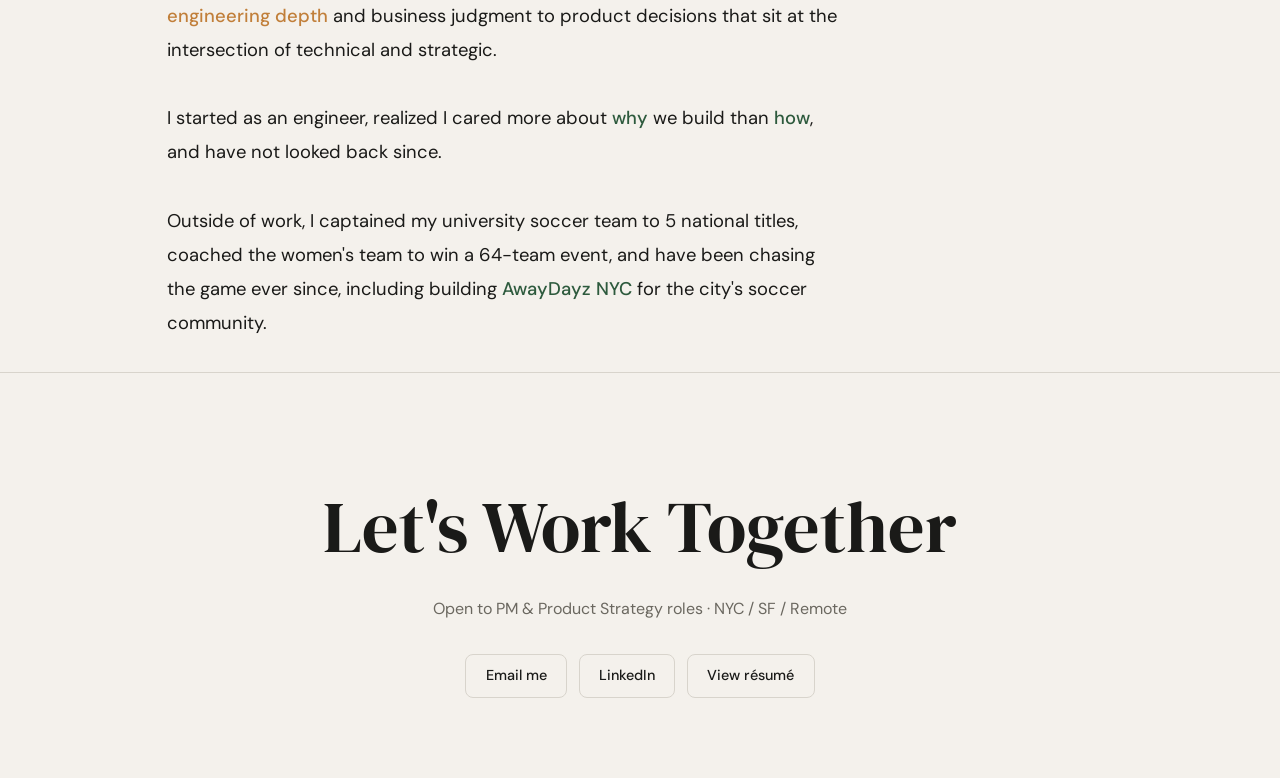
==== commit 656aefeb: "add case study links to achievements" ====
--- a/index.html
+++ b/index.html
@@ -47,12 +47,14 @@
             <img src="assets/logos/goldman.png" class="stat-logo" alt="Goldman Sachs"> Goldman Sachs
           </div>
           <div class="hero-achievement-title">$1.2B capital buffer efficiency improved</div>
+          <a href="goldman.html" class="journey-case-link" style="margin-top:0.4rem;">View case study →</a>
         </div>
         <div class="hero-achievement">
           <div class="hero-achievement-company">
             <img src="assets/logos/esusu.png" class="stat-logo" alt="Esusu"> Esusu
           </div>
           <div class="hero-achievement-title">0→1 product · 22% conversion lift</div>
+          <a href="esusu.html" class="journey-case-link" style="margin-top:0.4rem;">View case study →</a>
         </div>
         <div class="hero-achievement">
           <div class="hero-achievement-company">
--- a/css/style.css
+++ b/css/style.css
@@ -90,55 +90,51 @@
 .hero-stats {
   display: flex;
   flex-direction: column;
-  gap: 0;
   width: 100%;
-  padding-left: 4rem;
+  padding-left: 3rem;
   border-left: 1px solid var(--border);
-}
-.hero-stat {
-  padding: 1.75rem 0;
-}
-.hero-stat-num {
-  font-family: 'DM Serif Display', serif;
-  font-size: clamp(2.5rem, 5vw, 3.5rem);
-  color: var(--accent);
-  line-height: 1;
-  margin-bottom: 0.4rem;
-}
-.hero-stat-label {
-  font-size: 0.88rem;
-  color: var(--text-muted);
-  line-height: 1.4;
-  max-width: 260px;
+  padding-top: 0.5rem;
 }
 .hero-stat-divider {
   height: 1px;
   background: var(--border);
   width: 100%;
 }
-.hero-stat-company {
+.hero-section-label {
+  font-family: 'DM Serif Display', serif;
+  font-size: 1.4rem;
+  font-weight: 400;
+  color: var(--text);
+  margin-bottom: 1.25rem;
+}
+.hero-achievement {
+  margin-bottom: 1rem;
+  padding-bottom: 1rem;
+  border-bottom: 1px solid var(--border);
+}
+.hero-achievement:last-child {
+  border-bottom: none;
+  margin-bottom: 0;
+  padding-bottom: 0;
+}
+.hero-achievement-company {
   font-size: 0.75rem;
   font-weight: 600;
-  text-transform: uppercase; 
-  letter-spacing: 0.08em;
+  text-transform: uppercase;
+  letter-spacing: 0.06em;
   color: var(--accent);
-  margin-bottom: 0.3rem;
   display: flex;
   align-items: center;
   gap: 0.4rem;
-}
-.hero-achievement { margin-bottom: 0.6rem; }
-.hero-achievement-company { font-size: 0.72rem; font-weight: 600; text-transform: uppercase; letter-spacing: 0.06em; color: var(--accent); display: flex; align-items: center; gap: 0.35rem; margin-bottom: 0.15rem; }
-.hero-achievement-title { font-size: 0.88rem; color: var(--text-muted); }
-.hero-heatmap { display: flex; align-items: flex-end; gap: 0.75rem; }
-.heatmap-item { display: flex; flex-direction: column; align-items: center; gap: 0.25rem; }
-.heatmap-logo { object-fit: contain; }
-.heatmap-lg { width: 52px; height: 52px; }
-.heatmap-md { width: 38px; height: 38px; }
-.heatmap-sm { width: 26px; height: 26px; }
-.heatmap-label { font-size: 0.7rem; color: var(--text-muted); }
+  margin-bottom: 0.25rem;
+}
+.hero-achievement-title {
+  font-size: 1rem;
+  color: var(--text-muted);
+  line-height: 1.4;
+}
 .stat-logo {
-  height: 28px;
+  height: 24px;
   width: auto;
   max-width: 80px;
   object-fit: contain;
@@ -199,7 +195,7 @@
   object-fit: contain;
   display: block;
   filter: none;
-} 
+}
 .ticker-text {
   font-family: 'DM Serif Display', serif;
   font-size: 1.1rem;
@@ -295,39 +291,6 @@
   line-height: 1.65;
   margin-bottom: 1rem;
 }
-.work-card-right {
-  background: var(--bg);
-  border: 1px solid var(--border);
-  border-radius: 10px;
-  display: flex;
-  align-items: center;
-  justify-content: center;
-  min-height: 160px;
-  overflow: hidden;
-}
-
-/* Impact stats */
-.impact-block { display: flex; flex-direction: column; gap: 1rem; padding: 1.5rem; width: 100%; }
-.impact-num {
-  font-family: 'DM Serif Display', serif;
-  font-size: 2rem;
-  color: var(--accent);
-  line-height: 1;
-}
-.impact-label { font-size: 0.8rem; color: var(--text-muted); }
-
-/* Project visual placeholder */
-.project-visual {
-  width: 100%;
-  height: 100%;
-  display: flex;
-  align-items: center;
-  justify-content: center;
-  font-size: 3.5rem;
-  background: linear-gradient(135deg, #e8f0ea 0%, #d4e8da 100%);
-  min-height: 180px;
-  border-radius: 10px;
-}
 
 /* Read more button */
 .expand-btn {
@@ -346,18 +309,6 @@
   transition: gap 0.2s;
 }
 .expand-btn:hover { gap: 0.6rem; }
-.expand-content {
-  display: none;
-  margin-top: 1rem;
-  padding-top: 1rem;
-  border-top: 1px solid var(--border);
-  font-size: 0.92rem;
-  color: var(--text-muted);
-  line-height: 1.7;
-}
-.expand-content.open { display: block; }
-.expand-content ul { padding-left: 1.2rem; margin-top: 0.5rem; }
-.expand-content ul li { margin-bottom: 0.4rem; }
 
 /* View detail button */
 .detail-btn {
@@ -376,6 +327,7 @@
   font-family: 'DM Sans', sans-serif;
   transition: background 0.2s;
   align-self: flex-start;
+  text-decoration: none;
 }
 .detail-btn:hover { background: var(--accent-light); }
 
@@ -457,21 +409,6 @@
   transition: box-shadow 0.2s;
 }
 .journey-card:hover { box-shadow: 0 4px 20px rgba(0,0,0,0.07); }
-.journey-logo {
-  width: 44px;
-  height: 44px;
-  border-radius: 8px;
-  background: var(--bg);
-  border: 1px solid var(--border);
-  display: flex;
-  align-items: center;
-  justify-content: center;
-  font-size: 1rem;
-  font-weight: 700;
-  color: var(--accent);
-  font-family: 'DM Serif Display', serif;
-  flex-shrink: 0;
-}
 .journey-role { font-size: 1.05rem; font-weight: 600; margin-bottom: 0.1rem; }
 .journey-org { font-size: 0.85rem; color: var(--text-muted); margin-bottom: 0.6rem; }
 .journey-desc { font-size: 0.9rem; color: var(--text-muted); line-height: 1.6; margin-bottom: 0.6rem; }
@@ -489,6 +426,21 @@
   flex-shrink: 0;
   height: fit-content;
 }
+.journey-case-link {
+  display: inline-flex;
+  align-items: center;
+  margin-top: 0.75rem;
+  font-size: 0.85rem;
+  font-weight: 500;
+  text-decoration: none;
+  gap: 0.4rem;
+  padding: 0.5rem 1rem;
+  border-radius: var(--radius-sm);
+  background: var(--accent);
+  color: #fff;
+  transition: background 0.2s;
+}
+.journey-case-link:hover { background: var(--accent-light); }
 
 /* ─────────────────────────────────────────
    MODAL
@@ -586,7 +538,6 @@
   padding: 6rem 2rem 5rem;
   border-top: 1px solid var(--border);
 }
-.cta-quote { font-style: italic; font-size: 0.9rem; color: var(--text-muted); margin-bottom: 4rem; }
 .cta-headline {
   font-family: 'DM Serif Display', serif;
   font-size: clamp(2.5rem, 6vw, 4.5rem);
@@ -621,10 +572,6 @@
 /* ─────────────────────────────────────────
    LOGO STYLES
 ───────────────────────────────────────── */
-
-
-
-/* Journey logo */
 .journey-logo-wrap {
   width: 44px;
   height: 44px;
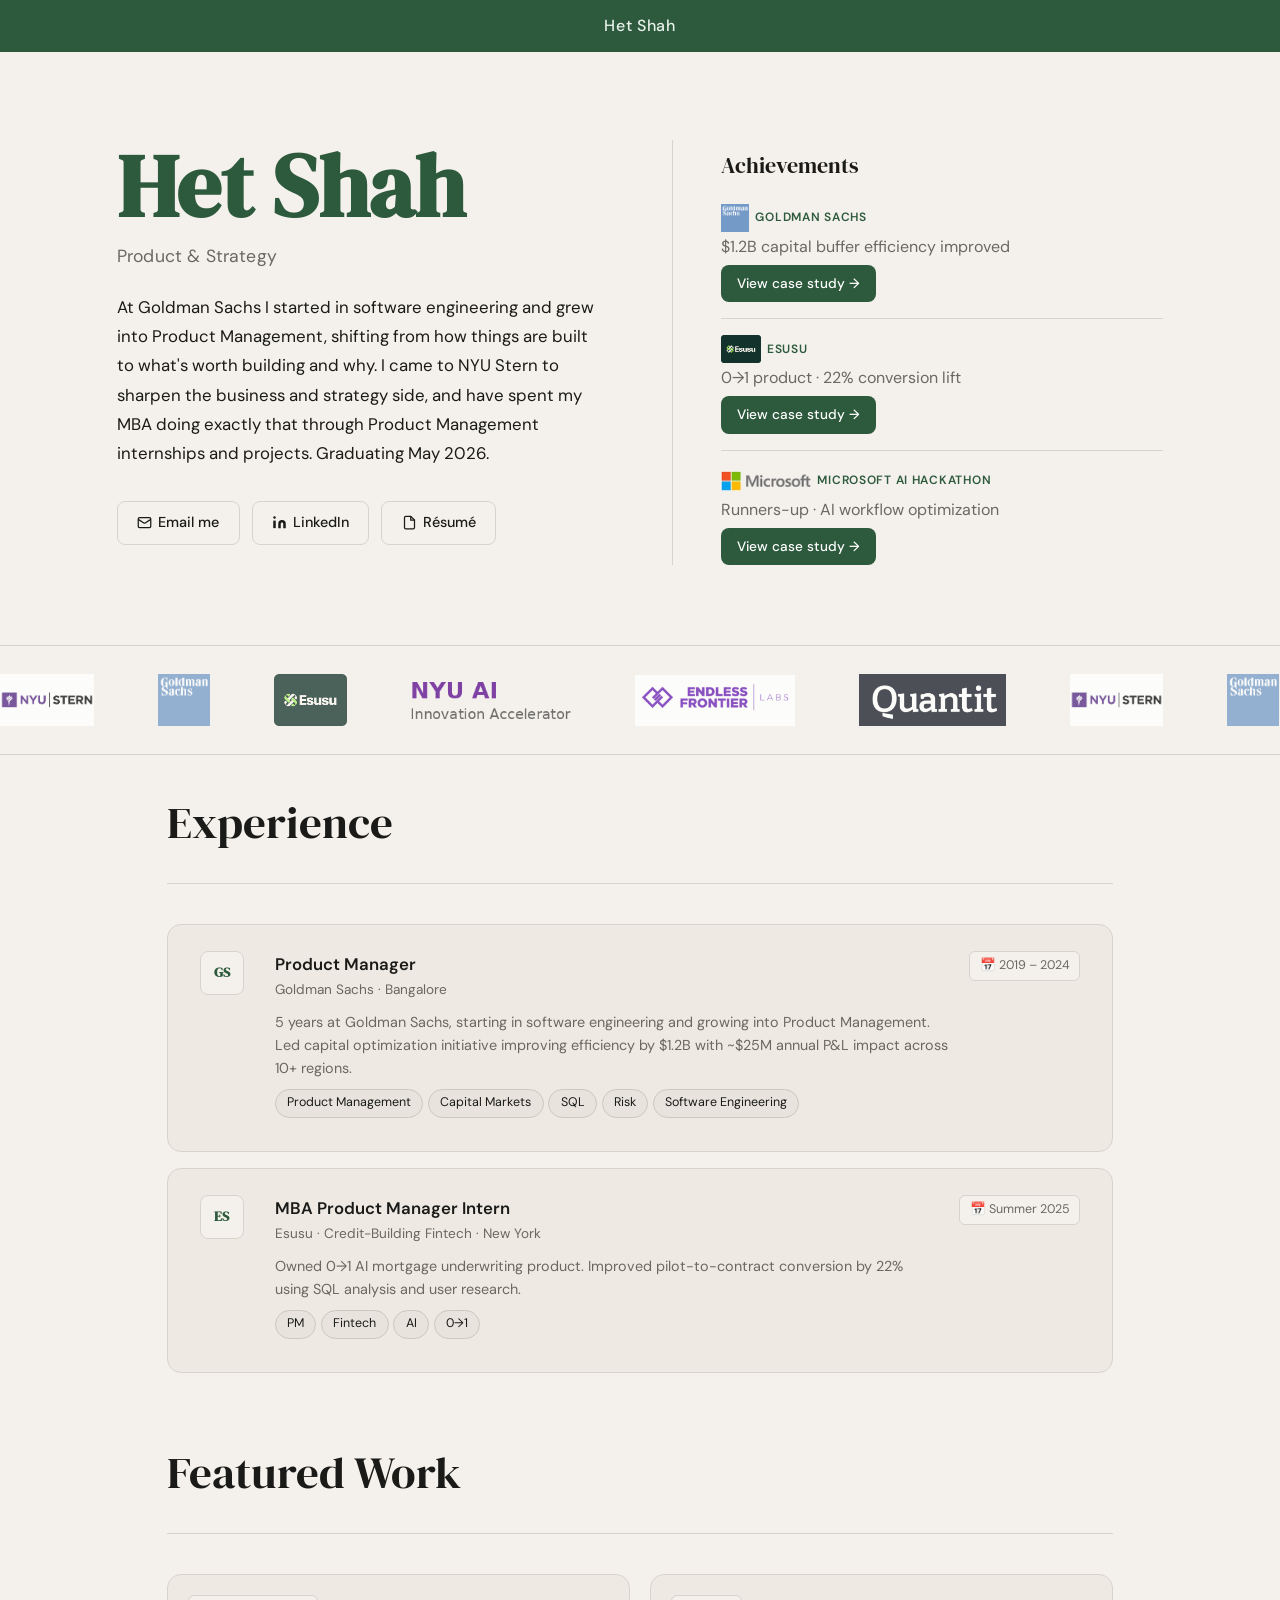
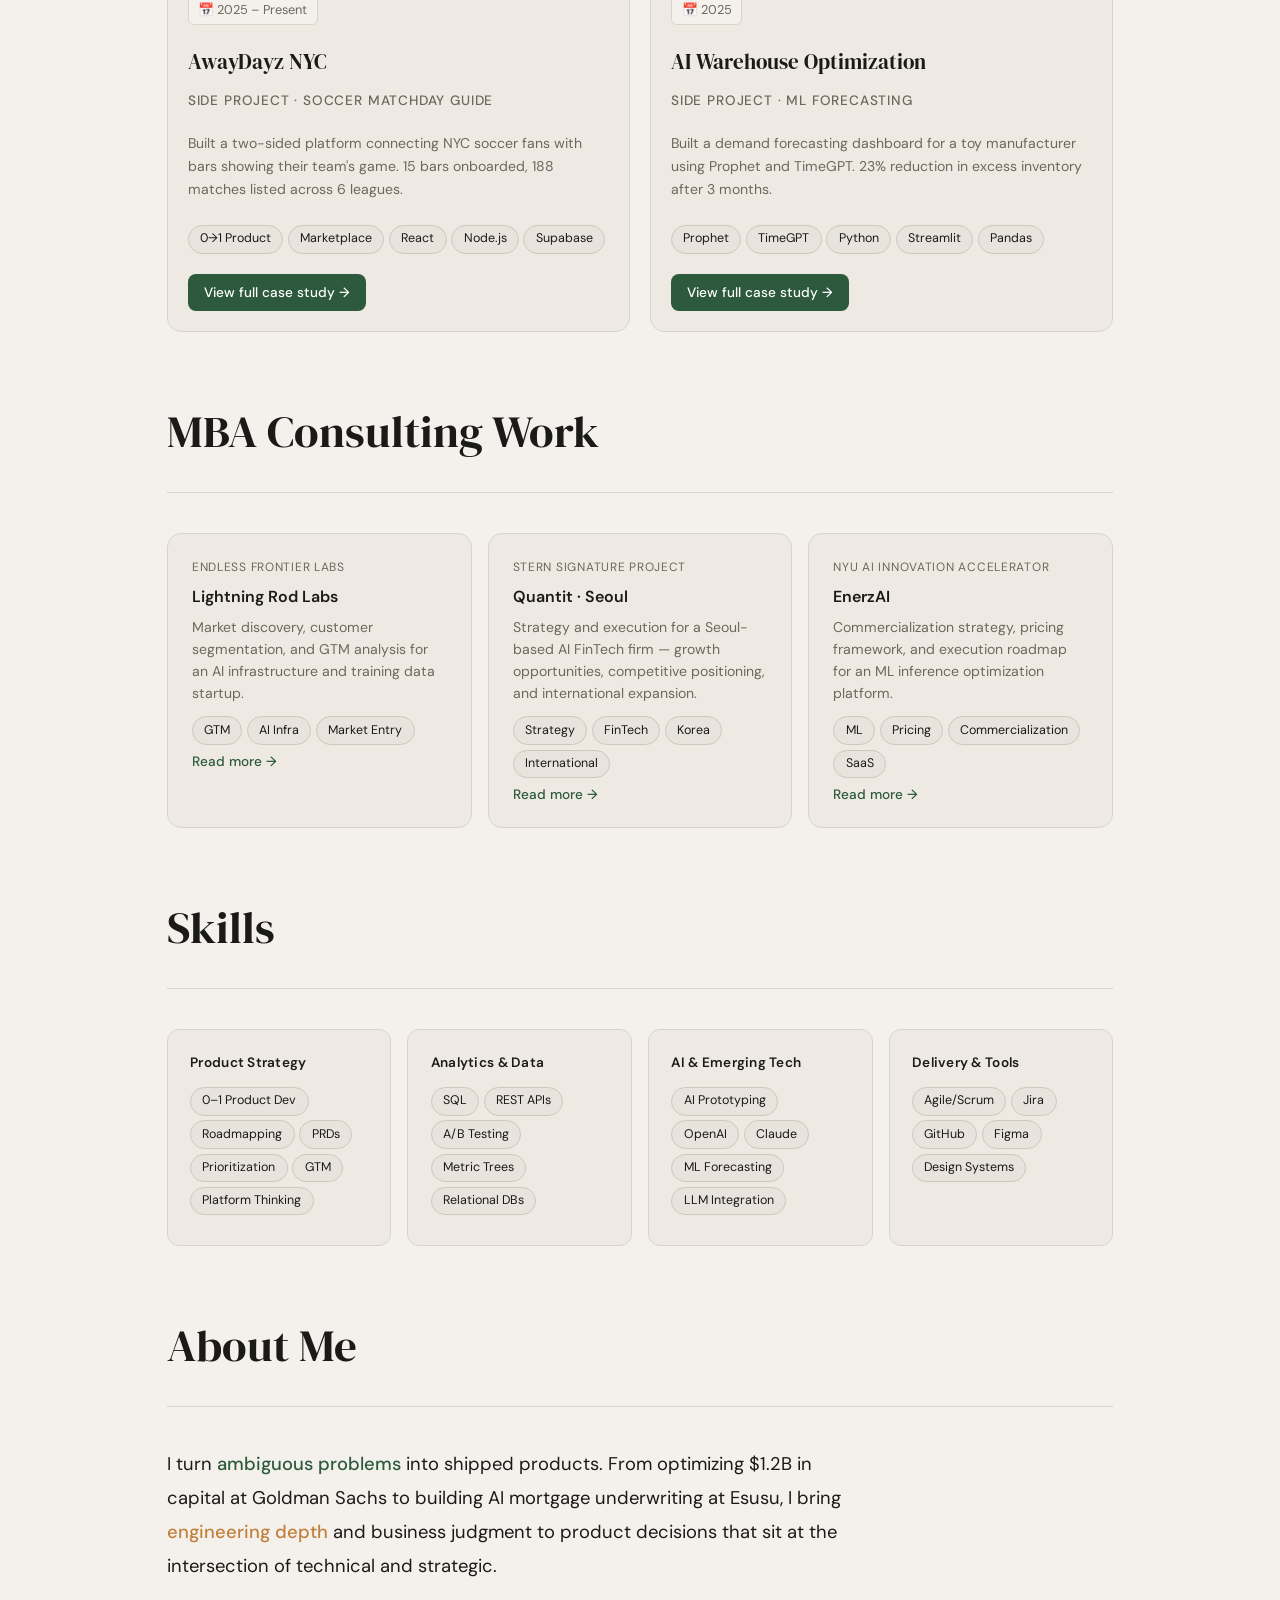
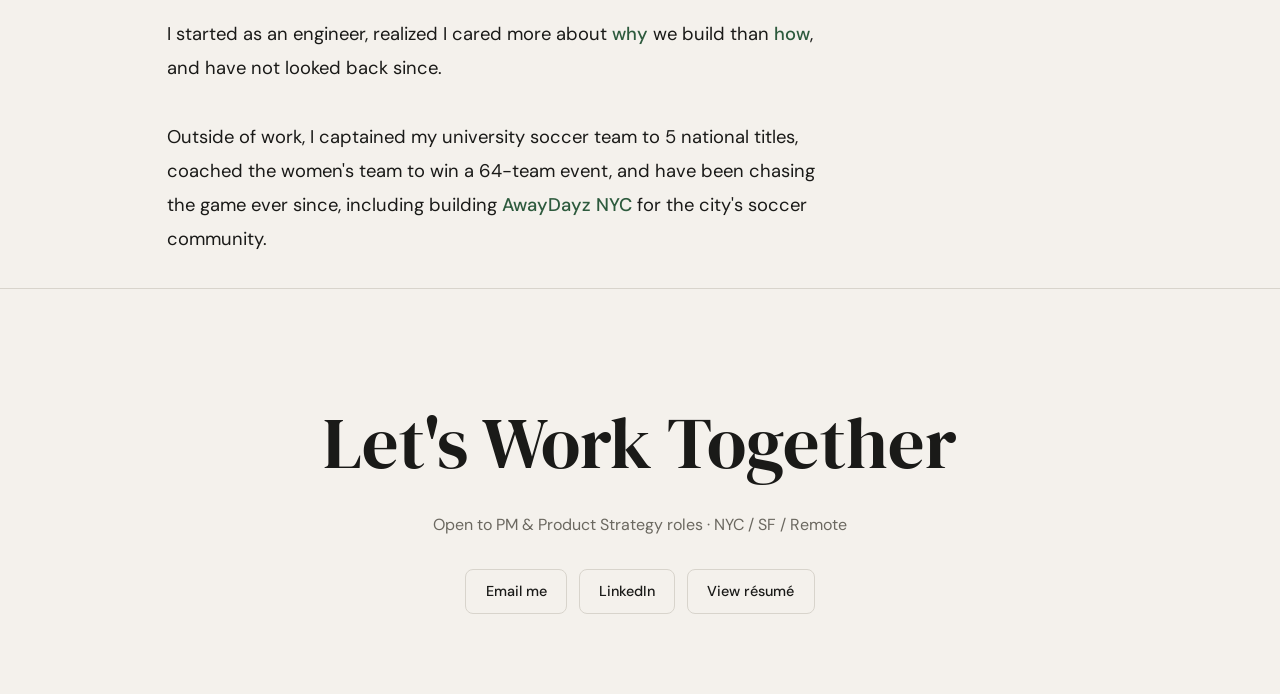
==== commit 1515aaa2: "add microsoft hackathon case study" ====
--- a/index.html
+++ b/index.html
@@ -61,6 +61,7 @@
             <img src="assets/logos/microsoft.png" class="stat-logo" alt="Microsoft"> Microsoft AI Hackathon
           </div>
           <div class="hero-achievement-title">Runners-up · AI workflow optimization</div>
+          <a href="microsoft.html" class="journey-case-link" style="margin-top:0.4rem;">View case study →</a>
         </div>
       </div>
     </div>
--- a/css/style.css
+++ b/css/style.css
@@ -134,9 +134,9 @@
   line-height: 1.4;
 }
 .stat-logo {
-  height: 24px;
+  height: 28px;
   width: auto;
-  max-width: 80px;
+  max-width: 90px;
   object-fit: contain;
 }
 
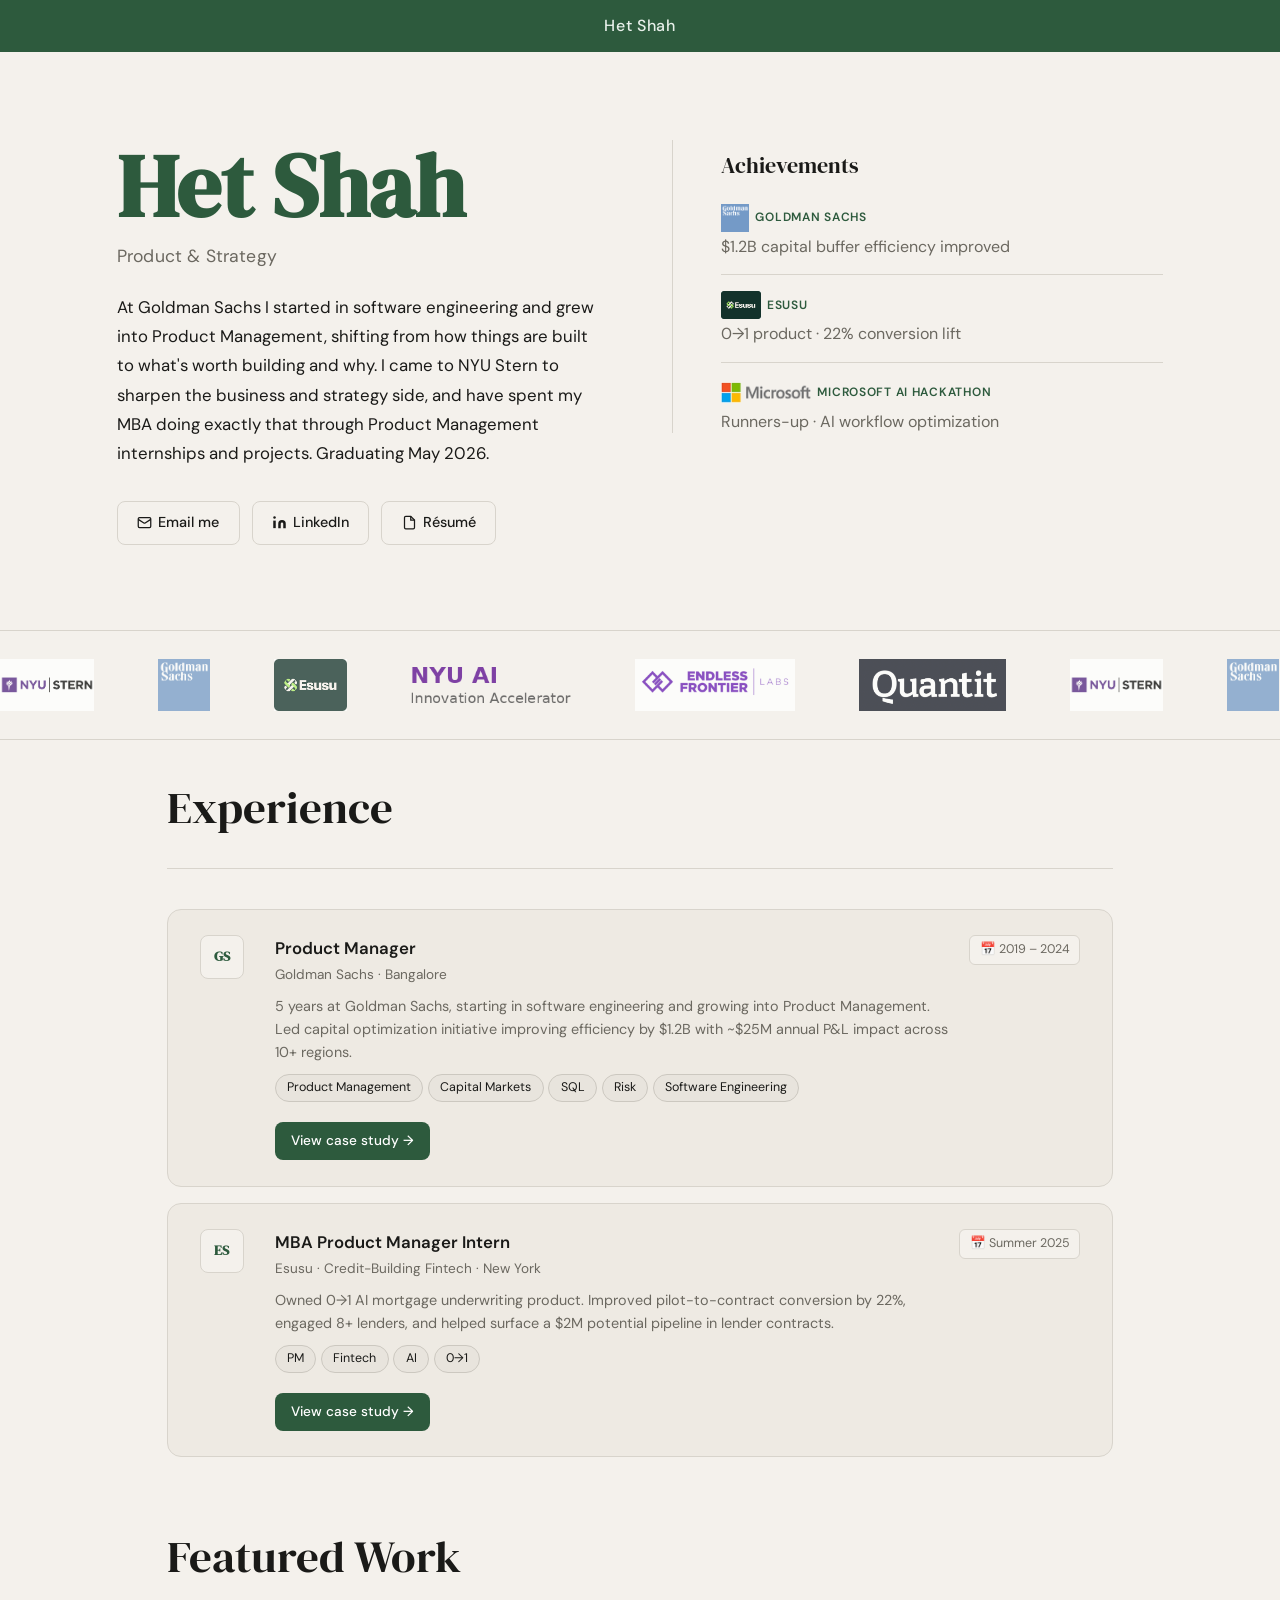
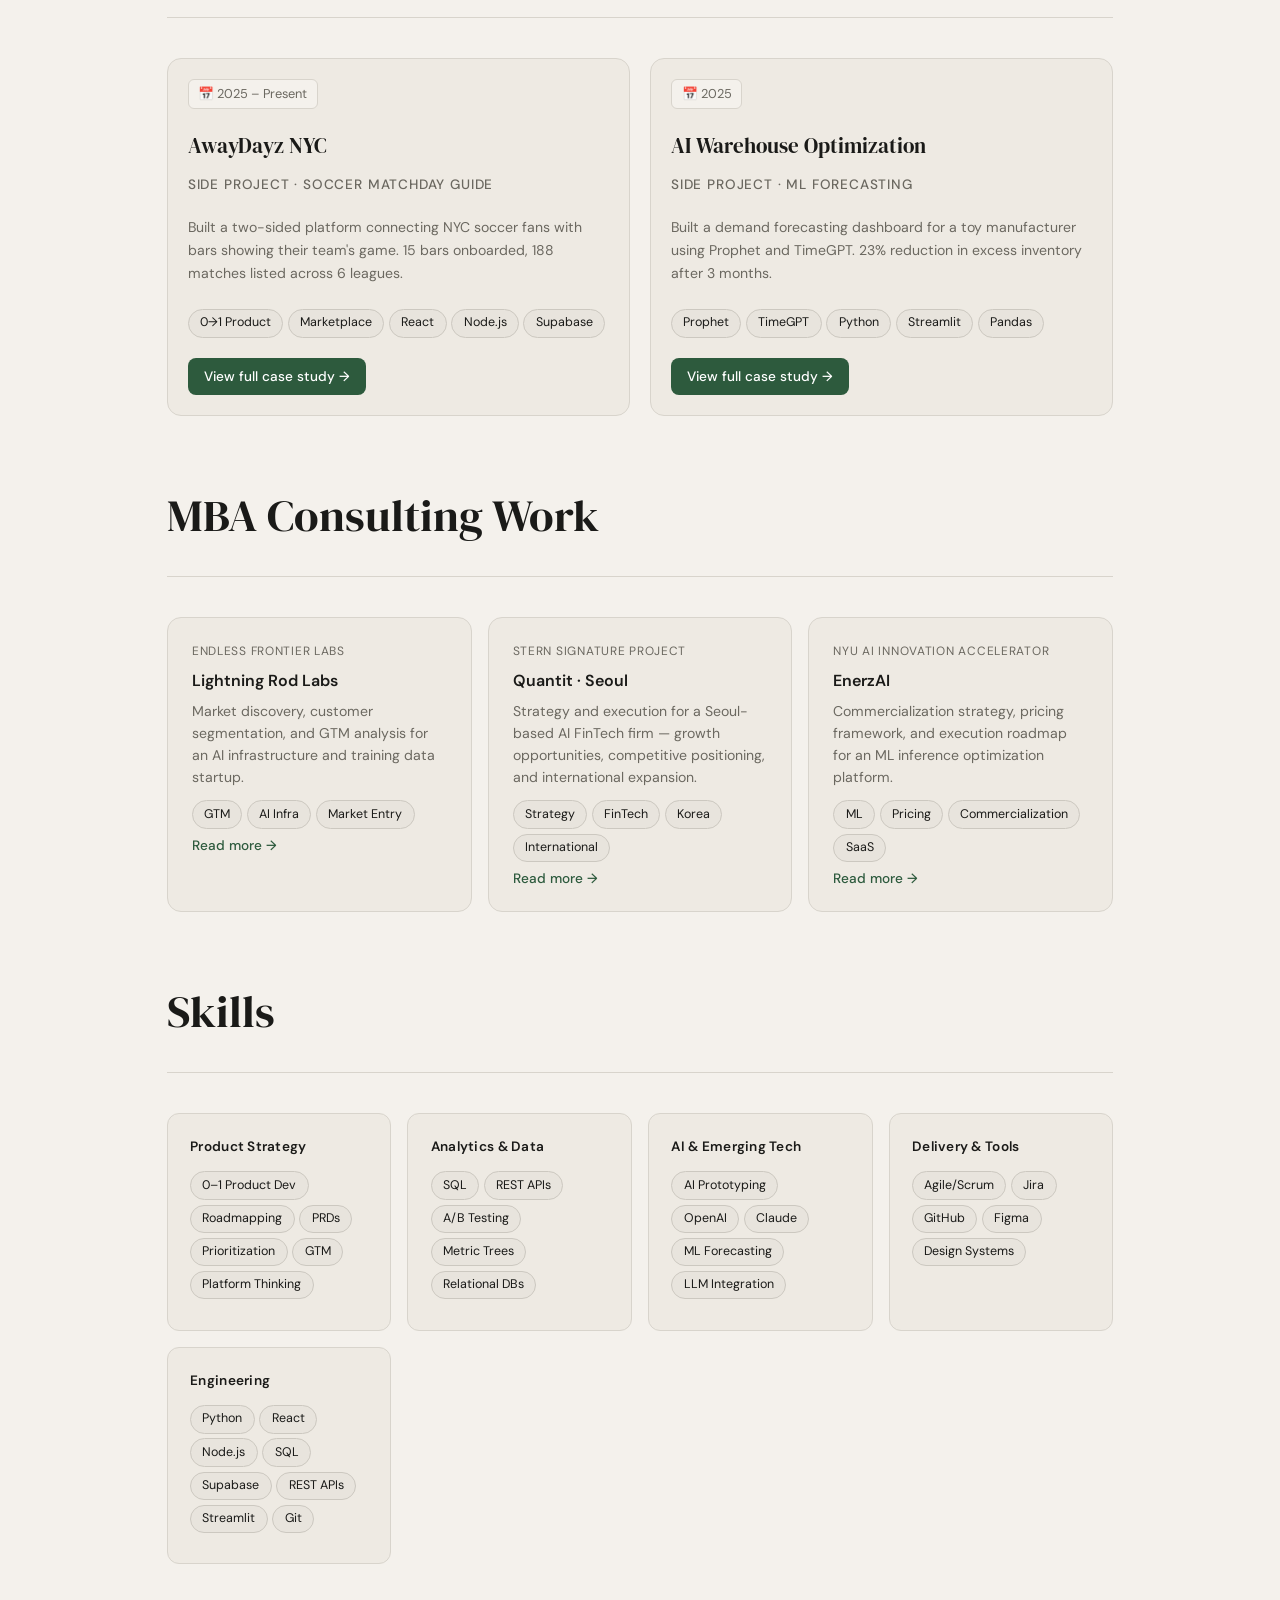
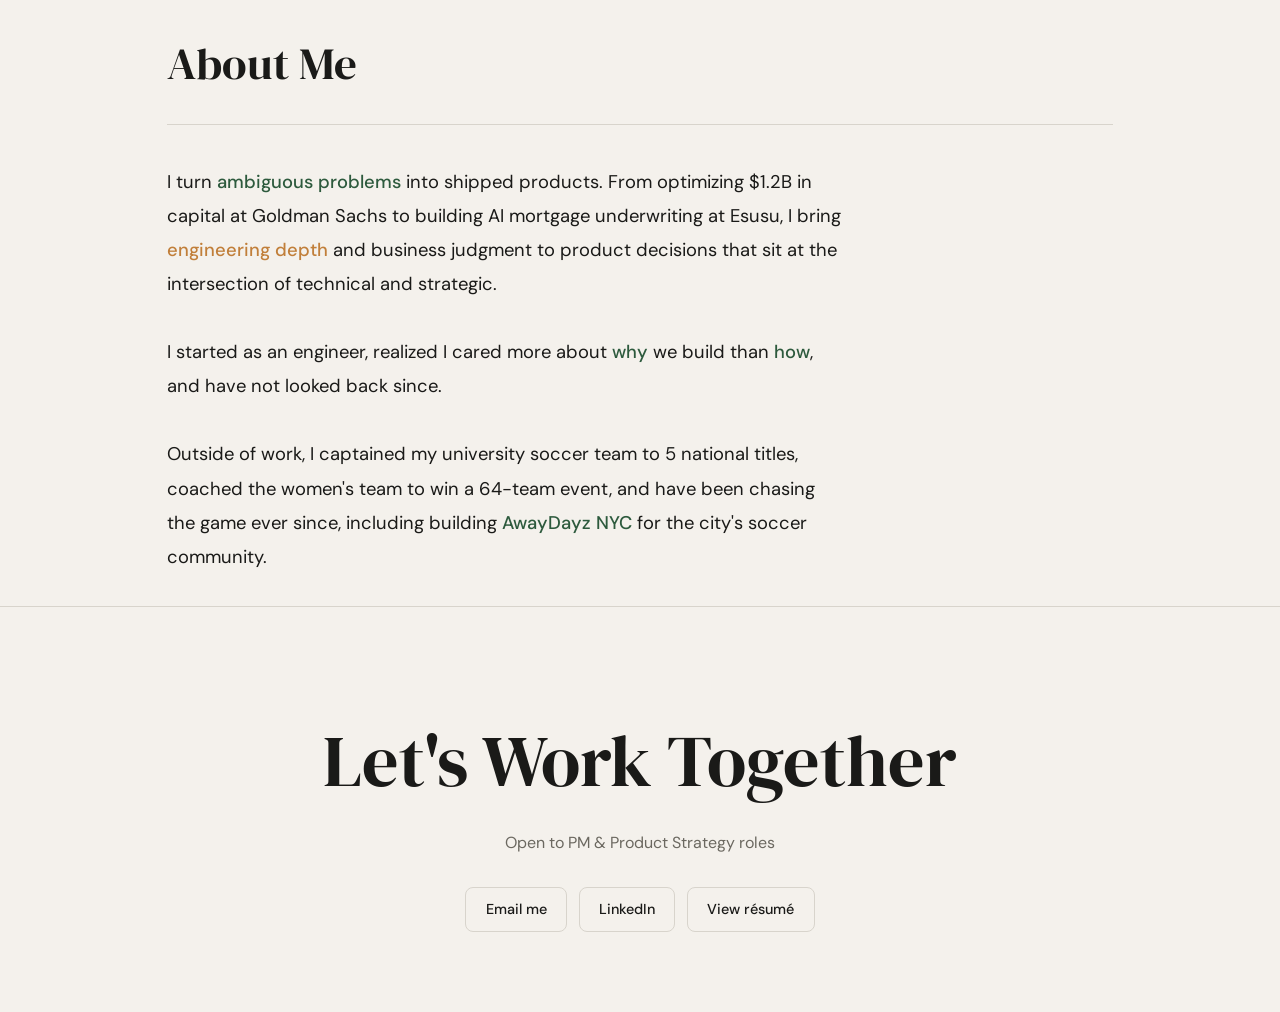
==== commit 3c22640e: "remove location, add engineering skills, quantify esusu" ====
--- a/index.html
+++ b/index.html
@@ -47,21 +47,18 @@
             <img src="assets/logos/goldman.png" class="stat-logo" alt="Goldman Sachs"> Goldman Sachs
           </div>
           <div class="hero-achievement-title">$1.2B capital buffer efficiency improved</div>
-          <a href="goldman.html" class="journey-case-link" style="margin-top:0.4rem;">View case study →</a>
         </div>
         <div class="hero-achievement">
           <div class="hero-achievement-company">
             <img src="assets/logos/esusu.png" class="stat-logo" alt="Esusu"> Esusu
           </div>
           <div class="hero-achievement-title">0→1 product · 22% conversion lift</div>
-          <a href="esusu.html" class="journey-case-link" style="margin-top:0.4rem;">View case study →</a>
         </div>
         <div class="hero-achievement">
           <div class="hero-achievement-company">
             <img src="assets/logos/microsoft.png" class="stat-logo" alt="Microsoft"> Microsoft AI Hackathon
           </div>
           <div class="hero-achievement-title">Runners-up · AI workflow optimization</div>
-          <a href="microsoft.html" class="journey-case-link" style="margin-top:0.4rem;">View case study →</a>
         </div>
       </div>
     </div>
@@ -138,7 +135,7 @@
   <!-- CTA -->
   <div class="cta-section fade-in">
     <h2 class="cta-headline">Let's Work Together</h2>
-    <p class="cta-sub">Open to PM &amp; Product Strategy roles · NYC / SF / Remote</p>
+    <p class="cta-sub">Open to PM &amp; Product Strategy roles</p>
     <div class="cta-btns">
       <a href="mailto:het.shah@stern.nyu.edu" class="btn">Email me</a>
       <a href="https://www.linkedin.com/in/het-shah-0205/" target="_blank" class="btn">LinkedIn</a>
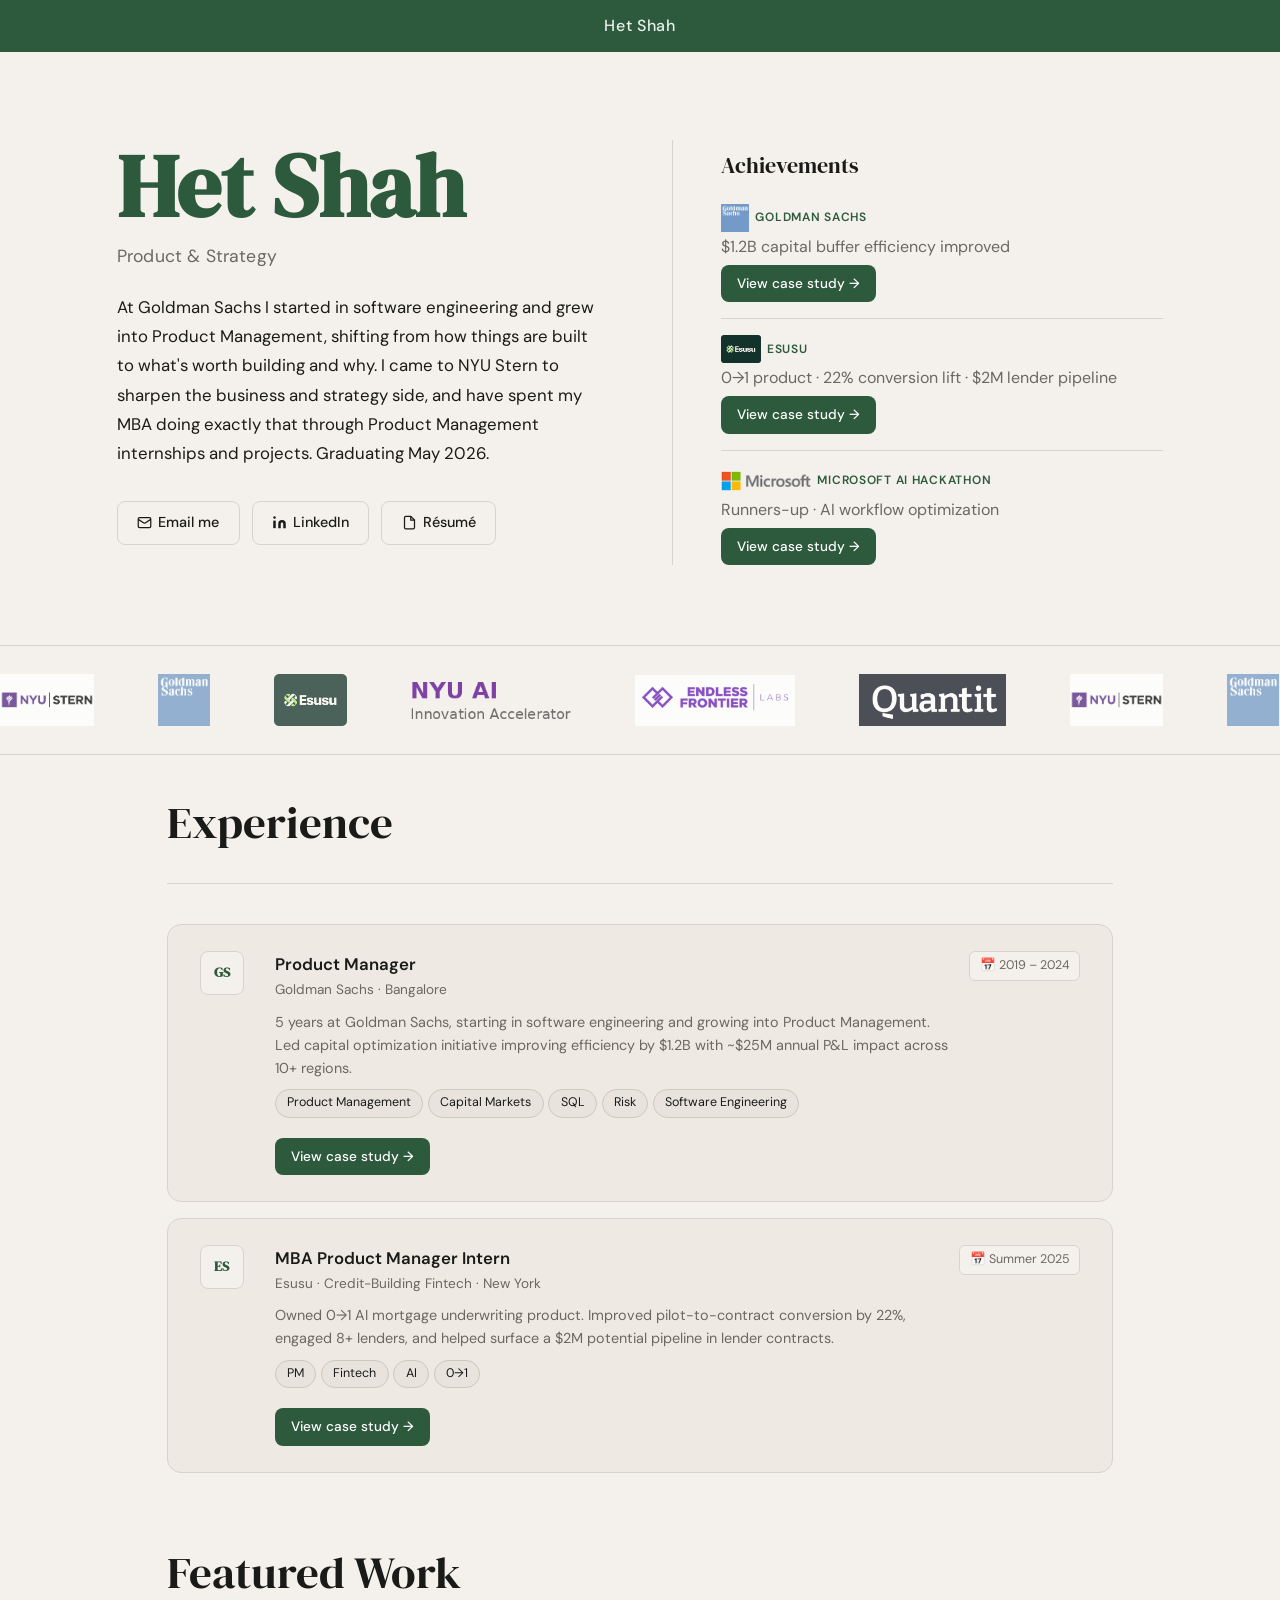
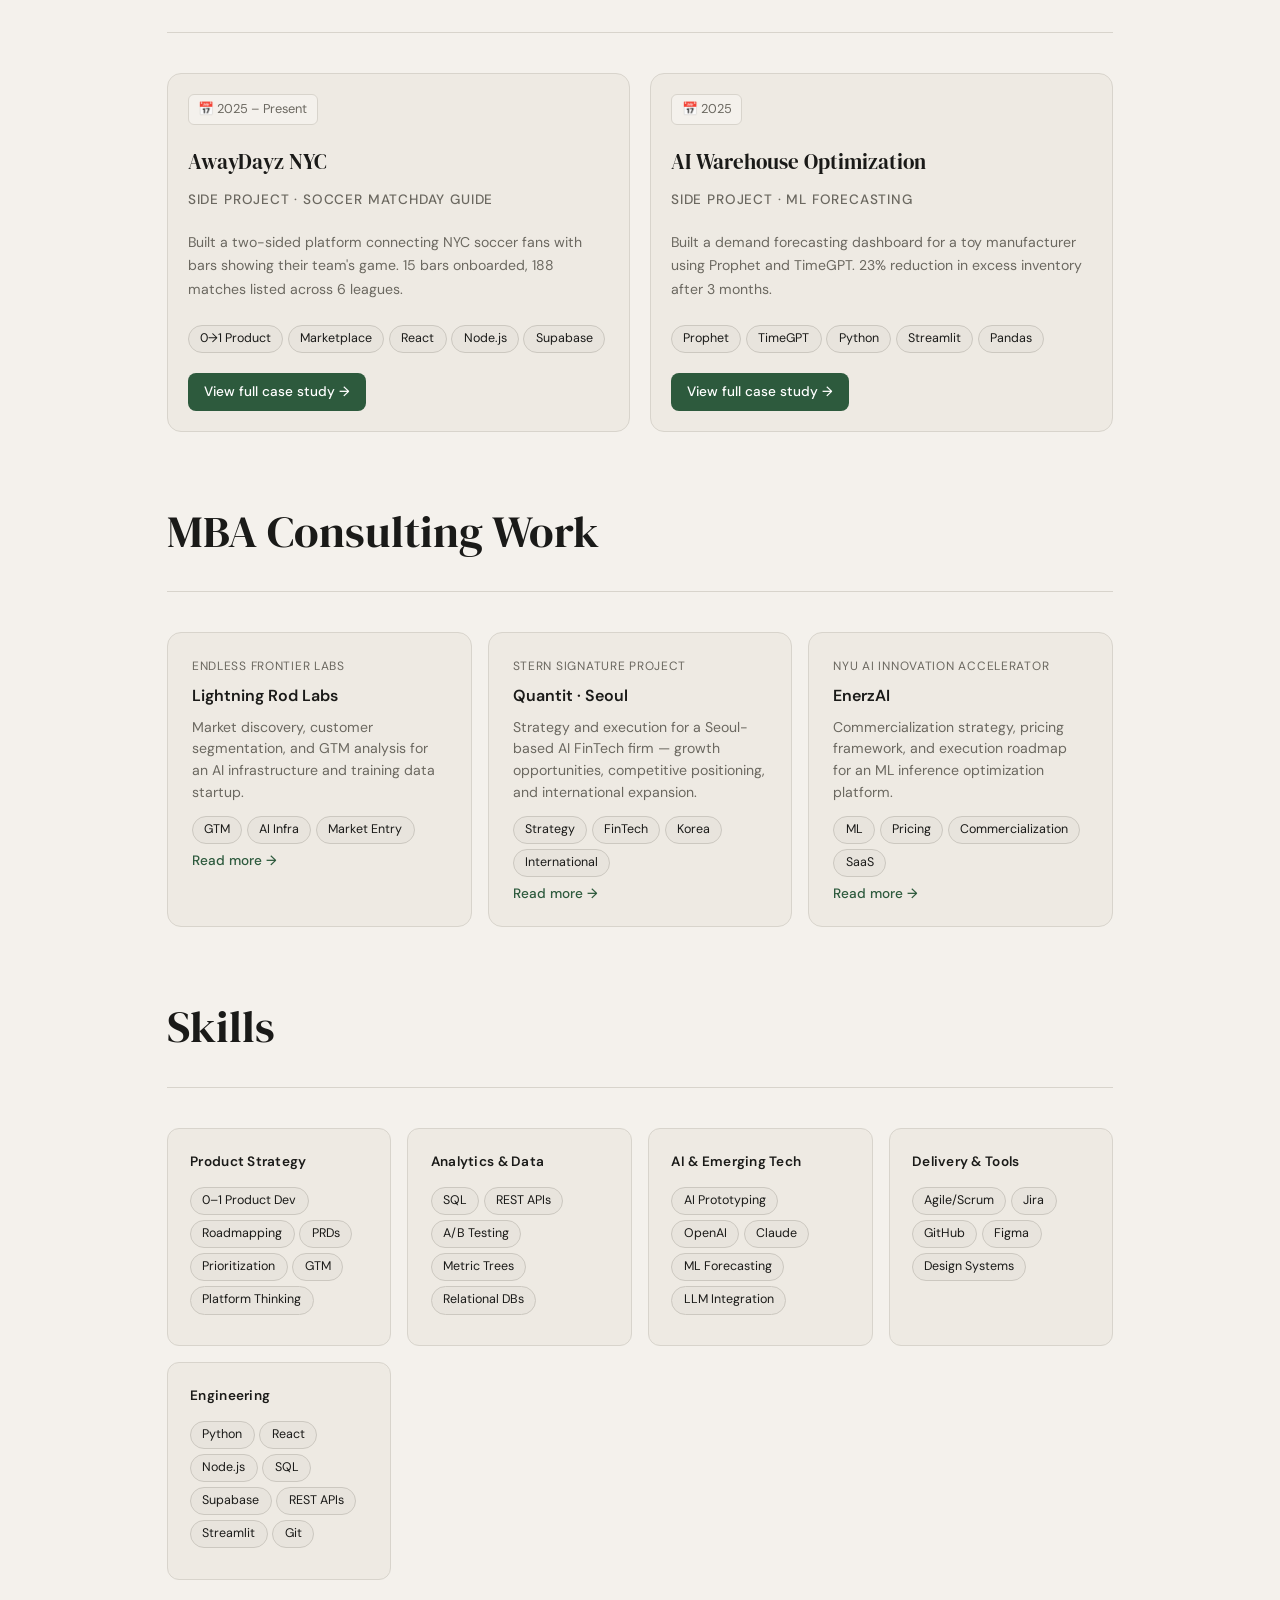
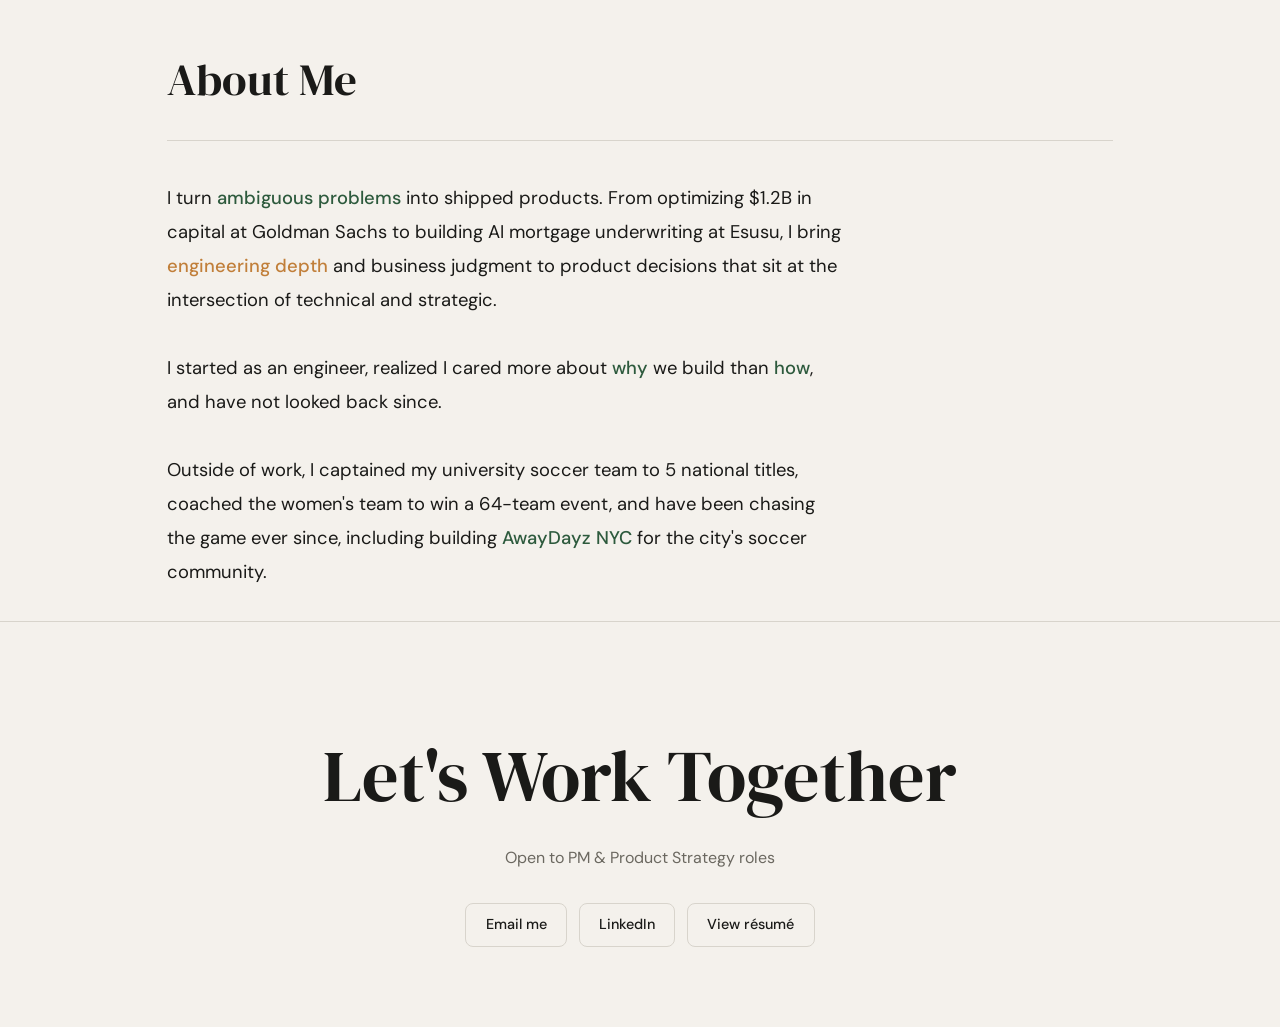
==== commit cfce23a3: "add case study links and esusu numbers to achievements" ====
--- a/index.html
+++ b/index.html
@@ -47,18 +47,21 @@
             <img src="assets/logos/goldman.png" class="stat-logo" alt="Goldman Sachs"> Goldman Sachs
           </div>
           <div class="hero-achievement-title">$1.2B capital buffer efficiency improved</div>
+          <a href="goldman.html" class="journey-case-link" style="margin-top:0.4rem;">View case study →</a>
         </div>
         <div class="hero-achievement">
           <div class="hero-achievement-company">
             <img src="assets/logos/esusu.png" class="stat-logo" alt="Esusu"> Esusu
           </div>
-          <div class="hero-achievement-title">0→1 product · 22% conversion lift</div>
+          <div class="hero-achievement-title">0→1 product · 22% conversion lift · $2M lender pipeline</div>
+          <a href="esusu.html" class="journey-case-link" style="margin-top:0.4rem;">View case study →</a>
         </div>
         <div class="hero-achievement">
           <div class="hero-achievement-company">
             <img src="assets/logos/microsoft.png" class="stat-logo" alt="Microsoft"> Microsoft AI Hackathon
           </div>
           <div class="hero-achievement-title">Runners-up · AI workflow optimization</div>
+          <a href="microsoft.html" class="journey-case-link" style="margin-top:0.4rem;">View case study →</a>
         </div>
       </div>
     </div>
@@ -73,7 +76,6 @@
       <div class="ticker-item"><img class="ticker-logo" src="assets/logos/nyu_accel.png" alt="NYU AI Innovation Accelerator"></div>
       <div class="ticker-item"><img class="ticker-logo" src="assets/logos/endless.png" alt="Endless Frontier Labs"></div>
       <div class="ticker-item"><img class="ticker-logo" src="assets/logos/quantit.png" alt="Quantit"></div>
-      <!-- duplicate for seamless loop -->
       <div class="ticker-item"><img class="ticker-logo" src="assets/logos/nyu.png" alt="NYU Stern"></div>
       <div class="ticker-item"><img class="ticker-logo" src="assets/logos/goldman.png" alt="Goldman Sachs"></div>
       <div class="ticker-item"><img class="ticker-logo" src="assets/logos/esusu.png" alt="Esusu"></div>
@@ -87,36 +89,28 @@
   <section id="journey">
     <h2 class="section-label fade-in">Experience</h2>
     <div class="section-divider"></div>
-    <div class="journey-grid" id="journey-grid">
-      <!-- Cards injected by js/render.js -->
-    </div>
+    <div class="journey-grid" id="journey-grid"></div>
   </section>
 
   <!-- FEATURED WORK -->
   <section id="work">
     <h2 class="section-label fade-in">Featured Work</h2>
     <div class="section-divider"></div>
-    <div class="work-grid" id="work-grid">
-      <!-- Cards injected by js/render.js -->
-    </div>
+    <div class="work-grid" id="work-grid"></div>
   </section>
 
   <!-- MBA CONSULTING -->
   <section id="consulting">
     <h2 class="section-label fade-in">MBA Consulting Work</h2>
     <div class="section-divider"></div>
-    <div class="consulting-grid" id="consulting-grid">
-      <!-- Cards injected by js/render.js -->
-    </div>
+    <div class="consulting-grid" id="consulting-grid"></div>
   </section>
 
   <!-- SKILLS -->
   <section id="skills">
     <h2 class="section-label fade-in">Skills</h2>
     <div class="section-divider"></div>
-    <div class="skills-grid" id="skills-grid">
-      <!-- Cards injected by js/render.js -->
-    </div>
+    <div class="skills-grid" id="skills-grid"></div>
   </section>
 
   <!-- ABOUT -->
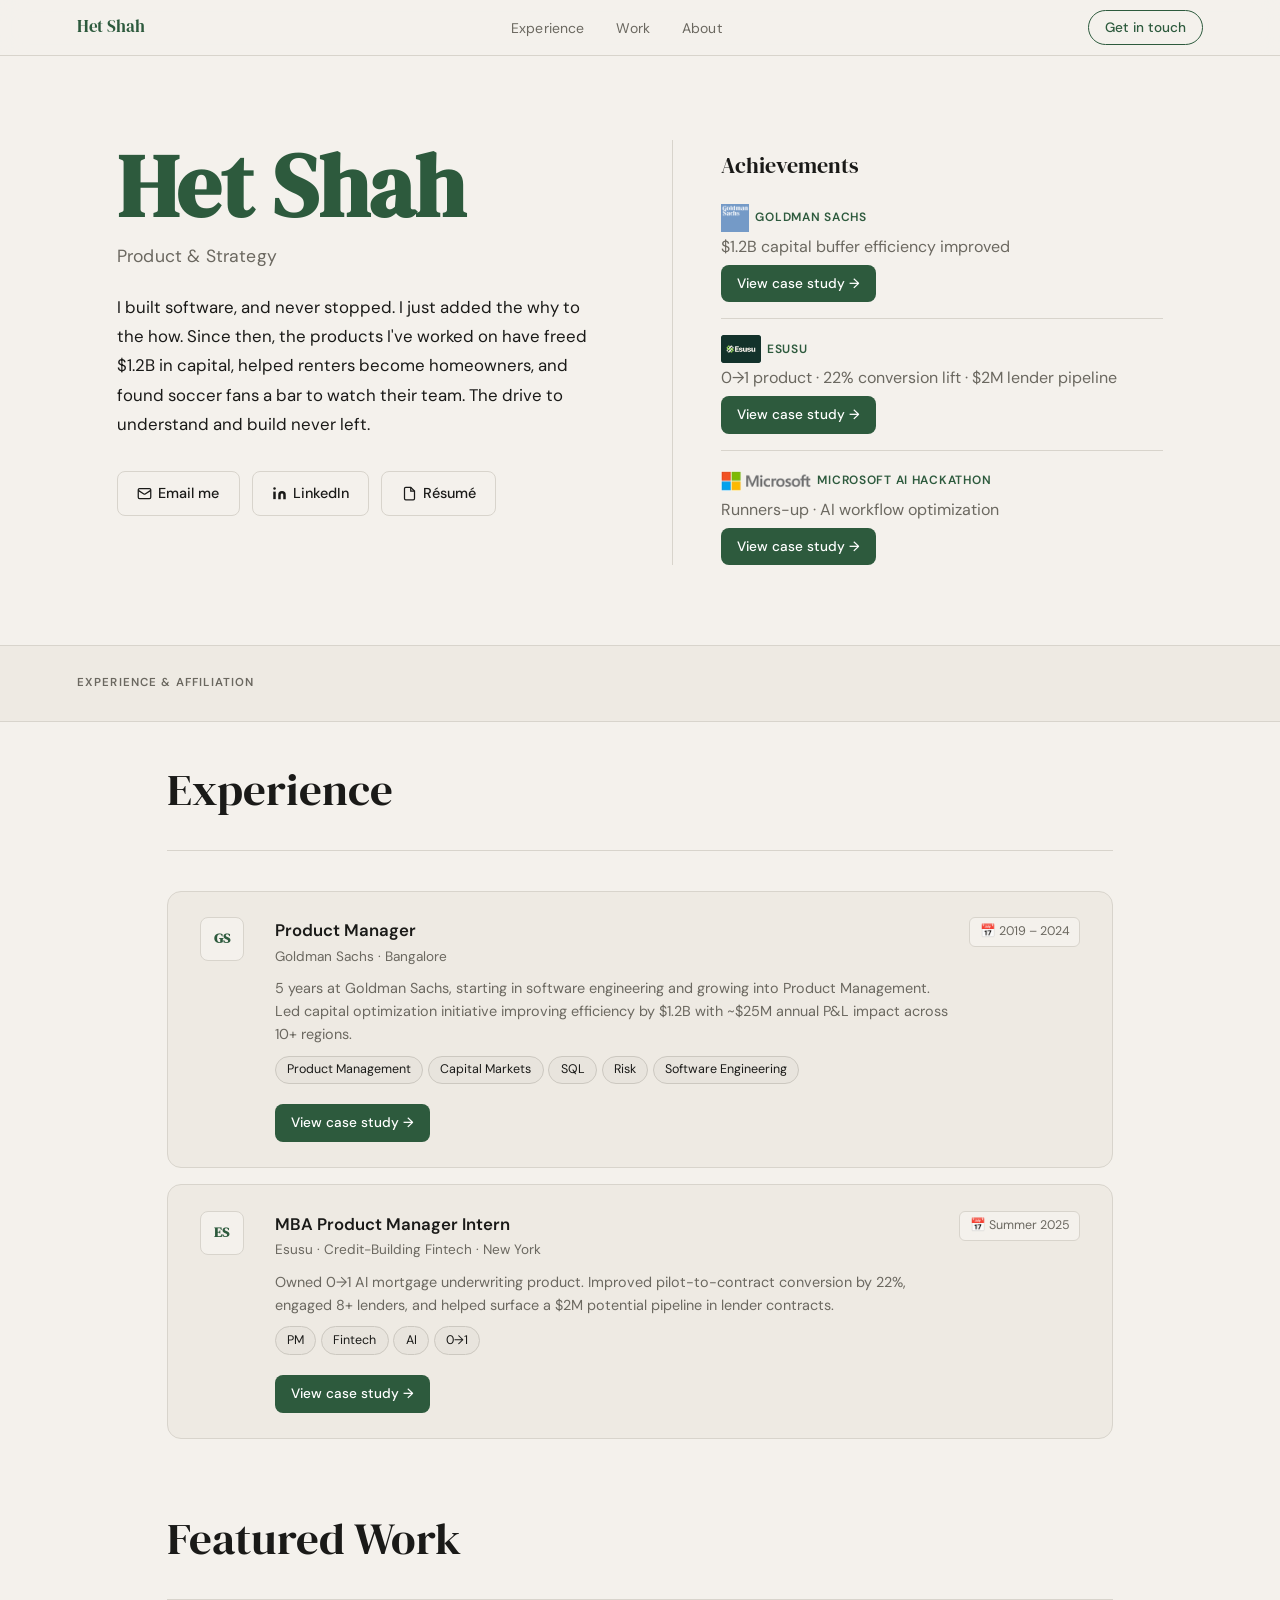
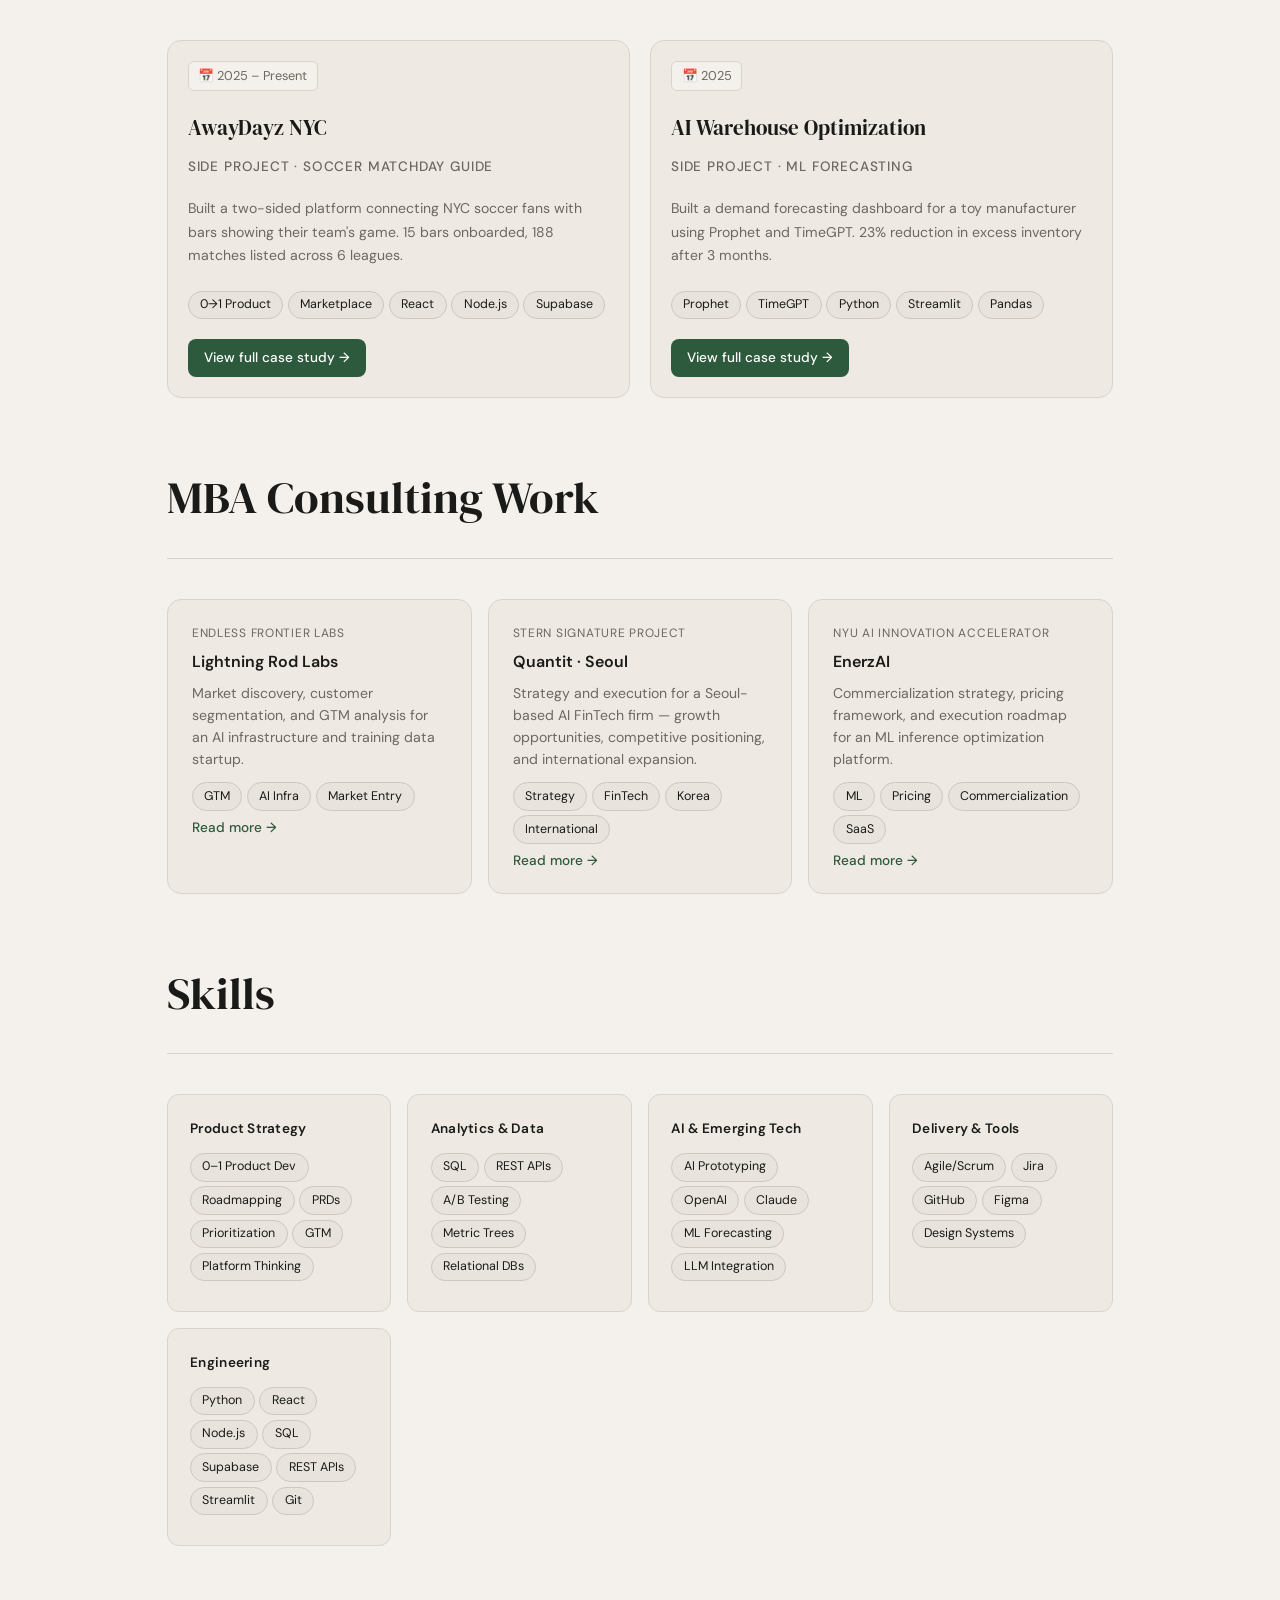
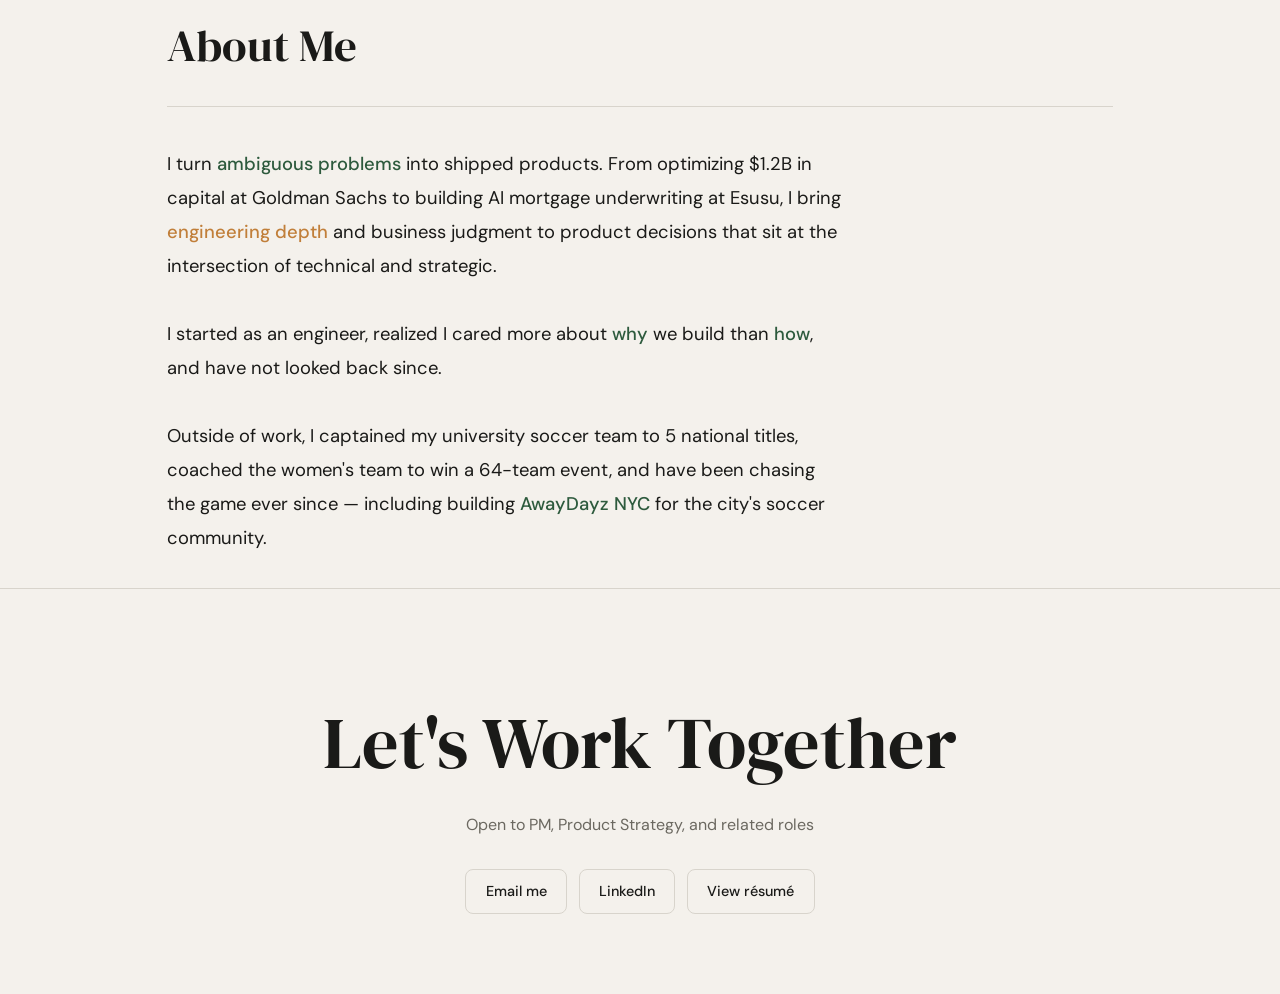
==== commit 2a88e913: "redesign: new nav, hero copy, Sierra logo grid, open to all roles" ====
--- a/index.html
+++ b/index.html
@@ -13,7 +13,13 @@
 
   <!-- NAV -->
   <nav>
-    <span class="nav-name">Het Shah</span>
+    <a href="/" class="nav-name">Het Shah</a>
+    <ul class="nav-links">
+      <li><a href="#journey">Experience</a></li>
+      <li><a href="#work">Work</a></li>
+      <li><a href="#about">About</a></li>
+    </ul>
+    <a href="mailto:het.shah@stern.nyu.edu" class="nav-cta">Get in touch</a>
   </nav>
 
   <!-- HERO -->
@@ -22,7 +28,7 @@
       <h1 class="hero-name">Het Shah</h1>
       <p class="hero-tagline">Product &amp; Strategy</p>
       <p class="hero-bio">
-        At Goldman Sachs I started in software engineering and grew into Product Management, shifting from how things are built to what's worth building and why. I came to NYU Stern to sharpen the business and strategy side, and have spent my MBA doing exactly that through Product Management internships and projects. Graduating May 2026.
+        I built software, and never stopped. I just added the why to the how. Since then, the products I've worked on have freed $1.2B in capital, helped renters become homeowners, and found soccer fans a bar to watch their team. The drive to understand and build never left.
       </p>
       <div class="cta-row">
         <a href="mailto:het.shah@stern.nyu.edu" class="btn">
@@ -67,22 +73,10 @@
     </div>
   </div>
 
-  <!-- TICKER -->
-  <div class="ticker-wrap">
-    <div class="ticker-track">
-      <div class="ticker-item"><img class="ticker-logo" src="assets/logos/nyu.png" alt="NYU Stern"></div>
-      <div class="ticker-item"><img class="ticker-logo" src="assets/logos/goldman.png" alt="Goldman Sachs"></div>
-      <div class="ticker-item"><img class="ticker-logo" src="assets/logos/esusu.png" alt="Esusu"></div>
-      <div class="ticker-item"><img class="ticker-logo" src="assets/logos/nyu_accel.png" alt="NYU AI Innovation Accelerator"></div>
-      <div class="ticker-item"><img class="ticker-logo" src="assets/logos/endless.png" alt="Endless Frontier Labs"></div>
-      <div class="ticker-item"><img class="ticker-logo" src="assets/logos/quantit.png" alt="Quantit"></div>
-      <div class="ticker-item"><img class="ticker-logo" src="assets/logos/nyu.png" alt="NYU Stern"></div>
-      <div class="ticker-item"><img class="ticker-logo" src="assets/logos/goldman.png" alt="Goldman Sachs"></div>
-      <div class="ticker-item"><img class="ticker-logo" src="assets/logos/esusu.png" alt="Esusu"></div>
-      <div class="ticker-item"><img class="ticker-logo" src="assets/logos/nyu_accel.png" alt="NYU AI Innovation Accelerator"></div>
-      <div class="ticker-item"><img class="ticker-logo" src="assets/logos/endless.png" alt="Endless Frontier Labs"></div>
-      <div class="ticker-item"><img class="ticker-logo" src="assets/logos/quantit.png" alt="Quantit"></div>
-    </div>
+  <!-- LOGOS (static Sierra-style, replaces ticker) -->
+  <div class="logos-bar">
+    <span class="logos-bar-label">Experience &amp; affiliation</span>
+    <div class="logos-bar-grid" id="logos-bar-grid"></div>
   </div>
 
   <!-- JOURNEY -->
@@ -122,14 +116,14 @@
       <br/><br/>
       I started as an engineer, realized I cared more about <em>why</em> we build than <em>how</em>, and have not looked back since.
       <br/><br/>
-      Outside of work, I captained my university soccer team to 5 national titles, coached the women's team to win a 64-team event, and have been chasing the game ever since, including building <em>AwayDayz NYC</em> for the city's soccer community.
+      Outside of work, I captained my university soccer team to 5 national titles, coached the women's team to win a 64-team event, and have been chasing the game ever since — including building <em>AwayDayz NYC</em> for the city's soccer community.
     </p>
   </section>
 
   <!-- CTA -->
   <div class="cta-section fade-in">
     <h2 class="cta-headline">Let's Work Together</h2>
-    <p class="cta-sub">Open to PM &amp; Product Strategy roles</p>
+    <p class="cta-sub">Open to PM, Product Strategy, and related roles</p>
     <div class="cta-btns">
       <a href="mailto:het.shah@stern.nyu.edu" class="btn">Email me</a>
       <a href="https://www.linkedin.com/in/het-shah-0205/" target="_blank" class="btn">LinkedIn</a>
@@ -149,6 +143,5 @@
   <script src="js/data.js"></script>
   <script src="js/render.js"></script>
   <script src="js/main.js"></script>
-
 </body>
 </html>
--- a/css/style.css
+++ b/css/style.css
@@ -31,23 +31,64 @@
 }
 
 /* ─────────────────────────────────────────
-   NAV
+   NAV — clean, light, with links
 ───────────────────────────────────────── */
 nav {
   position: fixed;
   top: 0; left: 0; right: 0;
   z-index: 100;
+  background: rgba(244, 241, 236, 0.92);
+  backdrop-filter: blur(12px);
+  -webkit-backdrop-filter: blur(12px);
+  border-bottom: 1px solid var(--border);
+  display: flex;
+  align-items: center;
+  justify-content: space-between;
+  height: 56px;
+  padding: 0 6vw;
+}
+
+.nav-name {
+  font-family: 'DM Serif Display', serif;
+  font-size: 1.05rem;
+  color: var(--accent);
+  text-decoration: none;
+  letter-spacing: -0.01em;
+  font-weight: 400;
+}
+
+.nav-links {
+  list-style: none;
+  display: flex;
+  gap: 2rem;
+}
+
+.nav-links a {
+  font-size: 0.875rem;
+  font-weight: 400;
+  color: var(--text-muted);
+  text-decoration: none;
+  letter-spacing: 0.01em;
+  transition: color 0.2s;
+}
+
+.nav-links a:hover { color: var(--text); }
+
+.nav-cta {
+  font-size: 0.85rem;
+  font-weight: 500;
+  color: var(--accent);
+  text-decoration: none;
+  border: 1.5px solid var(--accent);
+  padding: 0.35rem 1rem;
+  border-radius: 100px;
+  transition: background 0.2s, color 0.2s;
+  white-space: nowrap;
+}
+
+.nav-cta:hover {
   background: var(--accent);
-  display: flex;
-  align-items: center;
-  justify-content: center;
-  height: 52px;
-}
-.nav-name {
-  font-weight: 500;
-  font-size: 1rem;
-  color: #e8f0ea;
-  letter-spacing: 0.04em;
+  color: #fff;
 }
 
 /* ─────────────────────────────────────────
@@ -63,6 +104,7 @@
   max-width: 1200px;
   margin: 0 auto;
 }
+
 .hero-name {
   font-family: 'DM Serif Display', serif;
   font-size: clamp(3rem, 7vw, 5.5rem);
@@ -70,6 +112,7 @@
   line-height: 1.05;
   margin-bottom: 0.6rem;
 }
+
 .hero-tagline {
   font-size: 1.1rem;
   color: var(--text-muted);
@@ -77,6 +120,7 @@
   margin-bottom: 1.4rem;
   letter-spacing: 0.01em;
 }
+
 .hero-bio {
   font-size: 1.05rem;
   color: var(--text);
@@ -84,6 +128,7 @@
   line-height: 1.75;
   margin-bottom: 2rem;
 }
+
 .hero-bio em { font-style: normal; color: var(--accent); font-weight: 500; }
 .hero-bio .warm { color: var(--accent-warm); font-weight: 500; font-style: normal; }
 
@@ -95,11 +140,7 @@
   border-left: 1px solid var(--border);
   padding-top: 0.5rem;
 }
-.hero-stat-divider {
-  height: 1px;
-  background: var(--border);
-  width: 100%;
-}
+
 .hero-section-label {
   font-family: 'DM Serif Display', serif;
   font-size: 1.4rem;
@@ -107,16 +148,19 @@
   color: var(--text);
   margin-bottom: 1.25rem;
 }
+
 .hero-achievement {
   margin-bottom: 1rem;
   padding-bottom: 1rem;
   border-bottom: 1px solid var(--border);
 }
+
 .hero-achievement:last-child {
   border-bottom: none;
   margin-bottom: 0;
   padding-bottom: 0;
 }
+
 .hero-achievement-company {
   font-size: 0.75rem;
   font-weight: 600;
@@ -128,11 +172,13 @@
   gap: 0.4rem;
   margin-bottom: 0.25rem;
 }
+
 .hero-achievement-title {
   font-size: 1rem;
   color: var(--text-muted);
   line-height: 1.4;
 }
+
 .stat-logo {
   height: 28px;
   width: auto;
@@ -144,6 +190,7 @@
    BUTTONS
 ───────────────────────────────────────── */
 .cta-row { display: flex; gap: 0.75rem; flex-wrap: wrap; }
+
 .btn {
   display: inline-flex;
   align-items: center;
@@ -160,52 +207,61 @@
   cursor: pointer;
   font-family: 'DM Sans', sans-serif;
 }
+
 .btn:hover { background: var(--accent); color: #fff; border-color: var(--accent); }
 .btn svg { width: 15px; height: 15px; flex-shrink: 0; }
 
 /* ─────────────────────────────────────────
-   TICKER
-───────────────────────────────────────── */
-.ticker-wrap {
-  overflow: hidden;
-  padding: 1.75rem 0;
+   LOGOS BAR — static Sierra-style (replaces ticker)
+───────────────────────────────────────── */
+.logos-bar {
+  display: flex;
+  align-items: center;
+  gap: 2.5rem;
+  padding: 1.75rem 6vw;
   border-top: 1px solid var(--border);
   border-bottom: 1px solid var(--border);
-}
-.ticker-track {
-  display: flex;
-  align-items: center;
-  gap: 4rem;
-  animation: ticker 30s linear infinite;
-  width: max-content;
-}
-.ticker-track:hover { animation-play-state: paused; }
-.ticker-item {
-  display: flex;
-  align-items: center;
+  background: var(--bg-card);
+  overflow-x: auto;
+}
+
+.logos-bar-label {
+  font-size: 0.72rem;
+  font-weight: 600;
+  text-transform: uppercase;
+  letter-spacing: 0.1em;
+  color: var(--text-muted);
+  white-space: nowrap;
   flex-shrink: 0;
-  opacity: 0.75;
+}
+
+.logos-bar-grid {
+  display: flex;
+  align-items: center;
+  gap: 2rem;
+  flex-wrap: wrap;
+}
+
+.logos-bar-item {
+  display: flex;
+  align-items: center;
+  opacity: 0.4;
+  filter: grayscale(100%);
   transition: opacity 0.2s;
-}
-.ticker-item:hover { opacity: 1; }
-.ticker-logo {
-  height: 52px;
+  flex-shrink: 0;
+}
+
+.logos-bar-item:hover { opacity: 0.75; }
+
+.logos-bar-logo {
+  height: 28px;
   width: auto;
-  max-width: 160px;
+  max-width: 100px;
   object-fit: contain;
   display: block;
-  filter: none;
-}
-.ticker-text {
-  font-family: 'DM Serif Display', serif;
-  font-size: 1.1rem;
-  color: var(--text-muted);
-  letter-spacing: 0.02em;
-}
-@keyframes ticker {
-  0% { transform: translateX(0); }
-  100% { transform: translateX(-50%); }
-}
+}
+
+.logos-bar-name { display: none; }
 
 /* ─────────────────────────────────────────
    SECTIONS
@@ -215,6 +271,7 @@
   margin: 0 auto;
   padding: 2rem 6vw;
 }
+
 .section-label {
   font-family: 'DM Serif Display', serif;
   font-size: clamp(2rem, 4vw, 2.8rem);
@@ -222,6 +279,7 @@
   margin-bottom: 1.5rem;
   font-weight: 400;
 }
+
 .section-divider {
   height: 1px;
   background: var(--border);
@@ -232,6 +290,7 @@
    TAGS
 ───────────────────────────────────────── */
 .tags { display: flex; flex-wrap: wrap; gap: 0.3rem; margin-bottom: 0.5rem; }
+
 .tag {
   background: var(--tag-bg);
   border: 1px solid var(--tag-border);
@@ -240,6 +299,7 @@
   font-size: 0.78rem;
   color: var(--text);
 }
+
 .year-badge {
   display: inline-flex;
   align-items: center;
@@ -258,6 +318,7 @@
    WORK CARDS
 ───────────────────────────────────────── */
 .work-grid { display: grid; grid-template-columns: 1fr 1fr; gap: 1.25rem; grid-auto-rows: 1fr; }
+
 .work-card {
   display: flex;
   flex-direction: column;
@@ -269,14 +330,17 @@
   height: 100%;
   min-height: 320px;
 }
+
 .work-card-top { flex: 1; display: flex; flex-direction: column; gap: 0.5rem; }
 .work-card:hover { box-shadow: 0 4px 24px rgba(0,0,0,0.07); }
+
 .work-card-title {
   font-family: 'DM Serif Display', serif;
   font-size: 1.3rem;
   font-weight: 400;
   margin-bottom: 0.2rem;
 }
+
 .work-card-company {
   font-size: 0.85rem;
   color: var(--text-muted);
@@ -285,6 +349,7 @@
   text-transform: uppercase;
   letter-spacing: 0.06em;
 }
+
 .work-card-desc {
   font-size: 0.88rem;
   color: var(--text-muted);
@@ -292,7 +357,6 @@
   margin-bottom: 1rem;
 }
 
-/* Read more button */
 .expand-btn {
   background: none;
   border: none;
@@ -308,9 +372,9 @@
   margin-top: 0.5rem;
   transition: gap 0.2s;
 }
+
 .expand-btn:hover { gap: 0.6rem; }
 
-/* View detail button */
 .detail-btn {
   display: inline-flex;
   align-items: center;
@@ -329,6 +393,7 @@
   align-self: flex-start;
   text-decoration: none;
 }
+
 .detail-btn:hover { background: var(--accent-light); }
 
 /* ─────────────────────────────────────────
@@ -339,6 +404,7 @@
   grid-template-columns: repeat(auto-fit, minmax(280px, 1fr));
   gap: 1rem;
 }
+
 .consulting-card {
   background: var(--bg-card);
   border: 1px solid var(--border);
@@ -347,14 +413,9 @@
   transition: box-shadow 0.2s;
   cursor: pointer;
 }
+
 .consulting-card:hover { box-shadow: 0 4px 20px rgba(0,0,0,0.07); }
-.consulting-label {
-  font-size: 0.75rem;
-  text-transform: uppercase;
-  letter-spacing: 0.06em;
-  color: var(--text-muted);
-  margin-bottom: 0.4rem;
-}
+.consulting-label { font-size: 0.75rem; text-transform: uppercase; letter-spacing: 0.06em; color: var(--text-muted); margin-bottom: 0.4rem; }
 .consulting-title { font-weight: 600; font-size: 1rem; margin-bottom: 0.5rem; }
 .consulting-desc { font-size: 0.88rem; color: var(--text-muted); line-height: 1.55; margin-bottom: 0.75rem; }
 
@@ -366,12 +427,14 @@
   grid-template-columns: repeat(auto-fit, minmax(220px, 1fr));
   gap: 1rem;
 }
+
 .skill-card {
   background: var(--bg-card);
   border: 1px solid var(--border);
   border-radius: 12px;
   padding: 1.4rem;
 }
+
 .skill-card-title {
   font-size: 0.85rem;
   font-weight: 600;
@@ -389,6 +452,7 @@
   max-width: 680px;
   color: var(--text);
 }
+
 .about-text em { font-style: normal; color: var(--accent); font-weight: 500; }
 .about-text .warm { font-style: normal; color: var(--accent-warm); font-weight: 500; }
 
@@ -396,6 +460,7 @@
    JOURNEY
 ───────────────────────────────────────── */
 .journey-grid { display: flex; flex-direction: column; gap: 1rem; }
+
 .journey-card {
   background: var(--bg-card);
   border: 1px solid var(--border);
@@ -408,10 +473,12 @@
   cursor: pointer;
   transition: box-shadow 0.2s;
 }
+
 .journey-card:hover { box-shadow: 0 4px 20px rgba(0,0,0,0.07); }
 .journey-role { font-size: 1.05rem; font-weight: 600; margin-bottom: 0.1rem; }
 .journey-org { font-size: 0.85rem; color: var(--text-muted); margin-bottom: 0.6rem; }
 .journey-desc { font-size: 0.9rem; color: var(--text-muted); line-height: 1.6; margin-bottom: 0.6rem; }
+
 .journey-year {
   display: inline-flex;
   align-items: center;
@@ -426,6 +493,7 @@
   flex-shrink: 0;
   height: fit-content;
 }
+
 .journey-case-link {
   display: inline-flex;
   align-items: center;
@@ -440,6 +508,7 @@
   color: #fff;
   transition: background 0.2s;
 }
+
 .journey-case-link:hover { background: var(--accent-light); }
 
 /* ─────────────────────────────────────────
@@ -455,7 +524,9 @@
   justify-content: center;
   padding: 2rem;
 }
+
 .modal-overlay.open { display: flex; }
+
 .modal {
   background: var(--bg);
   border-radius: 20px;
@@ -467,6 +538,7 @@
   position: relative;
   border: 1px solid var(--border);
 }
+
 .modal-close {
   position: absolute;
   top: 1.25rem; right: 1.25rem;
@@ -480,7 +552,9 @@
   color: var(--text-muted);
   transition: background 0.2s;
 }
+
 .modal-close:hover { background: var(--border); }
+
 .modal-title {
   font-family: 'DM Serif Display', serif;
   font-size: 2rem;
@@ -488,6 +562,7 @@
   margin-bottom: 0.3rem;
   color: var(--text);
 }
+
 .modal-company {
   font-size: 0.85rem;
   color: var(--text-muted);
@@ -495,6 +570,7 @@
   letter-spacing: 0.06em;
   margin-bottom: 1.25rem;
 }
+
 .modal-section-title {
   font-size: 0.8rem;
   font-weight: 600;
@@ -503,31 +579,37 @@
   color: var(--accent);
   margin: 1.5rem 0 0.5rem;
 }
+
 .modal-body {
   font-size: 0.95rem;
   color: var(--text-muted);
   line-height: 1.75;
 }
+
 .modal-body ul { padding-left: 1.2rem; }
 .modal-body ul li { margin-bottom: 0.5rem; }
+
 .modal-stats {
   display: grid;
   grid-template-columns: repeat(3, 1fr);
   gap: 1rem;
   margin: 1.25rem 0;
 }
+
 .modal-stat {
   background: var(--bg-card);
   border: 1px solid var(--border);
   border-radius: 10px;
   padding: 1rem;
 }
+
 .modal-stat-num {
   font-family: 'DM Serif Display', serif;
   font-size: 1.6rem;
   color: var(--accent);
   line-height: 1;
 }
+
 .modal-stat-label { font-size: 0.78rem; color: var(--text-muted); margin-top: 0.2rem; }
 
 /* ─────────────────────────────────────────
@@ -538,6 +620,7 @@
   padding: 6rem 2rem 5rem;
   border-top: 1px solid var(--border);
 }
+
 .cta-headline {
   font-family: 'DM Serif Display', serif;
   font-size: clamp(2.5rem, 6vw, 4.5rem);
@@ -545,6 +628,7 @@
   margin-bottom: 0.75rem;
   color: var(--text);
 }
+
 .cta-sub { font-size: 1rem; color: var(--text-muted); margin-bottom: 2rem; }
 .cta-btns { display: flex; gap: 0.75rem; justify-content: center; flex-wrap: wrap; }
 
@@ -556,18 +640,8 @@
   transform: translateY(20px);
   transition: opacity 0.6s ease, transform 0.6s ease;
 }
+
 .fade-in.visible { opacity: 1; transform: translateY(0); }
-
-/* ─────────────────────────────────────────
-   RESPONSIVE
-───────────────────────────────────────── */
-@media (max-width: 768px) {
-  .hero { grid-template-columns: 1fr; gap: 2rem; padding: 100px 5vw 60px; }
-  .work-card { grid-template-columns: 1fr; }
-  .journey-card { grid-template-columns: 44px 1fr; }
-  .journey-year { grid-column: 2; }
-  .modal-stats { grid-template-columns: 1fr 1fr; }
-}
 
 /* ─────────────────────────────────────────
    LOGO STYLES
@@ -585,11 +659,13 @@
   flex-shrink: 0;
   padding: 4px;
 }
+
 .journey-logo-img {
   width: 36px;
   height: 36px;
   object-fit: contain;
 }
+
 .logo-fallback {
   font-size: 0.85rem;
   font-weight: 700;
@@ -600,4 +676,17 @@
   justify-content: center;
   width: 100%;
   height: 100%;
+}
+
+/* ─────────────────────────────────────────
+   RESPONSIVE
+───────────────────────────────────────── */
+@media (max-width: 768px) {
+  .hero { grid-template-columns: 1fr; gap: 2rem; padding: 90px 5vw 60px; }
+  .work-grid { grid-template-columns: 1fr; }
+  .journey-card { grid-template-columns: 44px 1fr; }
+  .journey-year { grid-column: 2; }
+  .modal-stats { grid-template-columns: 1fr 1fr; }
+  .nav-links { display: none; }
+  .logos-bar { flex-direction: column; align-items: flex-start; gap: 1rem; }
 }
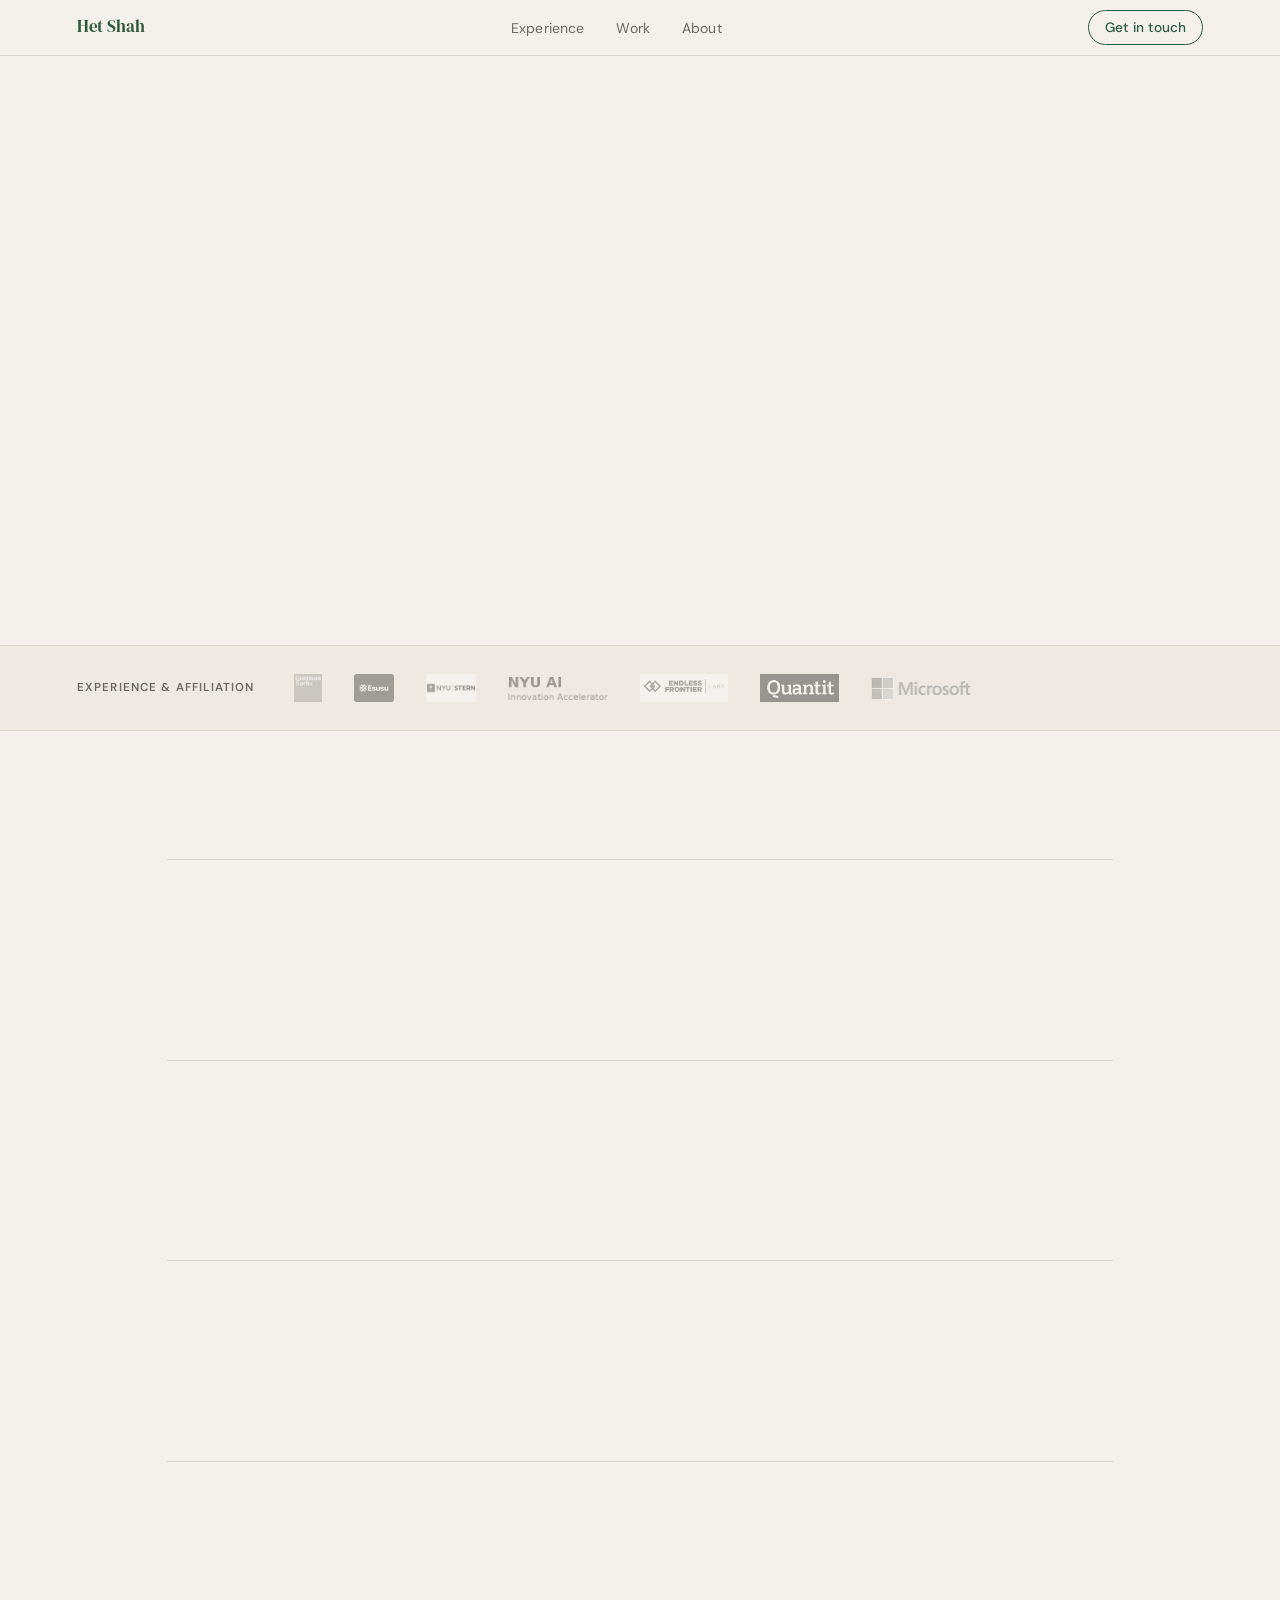
==== commit 9f96a6ea: "fix: hardcode logos bar, no JS dependency" ====
--- a/index.html
+++ b/index.html
@@ -73,10 +73,18 @@
     </div>
   </div>
 
-  <!-- LOGOS (static Sierra-style, replaces ticker) -->
+  <!-- LOGOS (static Sierra-style, hardcoded) -->
   <div class="logos-bar">
     <span class="logos-bar-label">Experience &amp; affiliation</span>
-    <div class="logos-bar-grid" id="logos-bar-grid"></div>
+    <div class="logos-bar-grid">
+      <div class="logos-bar-item"><img class="logos-bar-logo" src="assets/logos/goldman.png" alt="Goldman Sachs"></div>
+      <div class="logos-bar-item"><img class="logos-bar-logo" src="assets/logos/esusu.png" alt="Esusu"></div>
+      <div class="logos-bar-item"><img class="logos-bar-logo" src="assets/logos/nyu.png" alt="NYU Stern"></div>
+      <div class="logos-bar-item"><img class="logos-bar-logo" src="assets/logos/nyu_accel.png" alt="NYU AI Accelerator"></div>
+      <div class="logos-bar-item"><img class="logos-bar-logo" src="assets/logos/endless.png" alt="Endless Frontier Labs"></div>
+      <div class="logos-bar-item"><img class="logos-bar-logo" src="assets/logos/quantit.png" alt="Quantit"></div>
+      <div class="logos-bar-item"><img class="logos-bar-logo" src="assets/logos/microsoft.png" alt="Microsoft"></div>
+    </div>
   </div>
 
   <!-- JOURNEY -->
